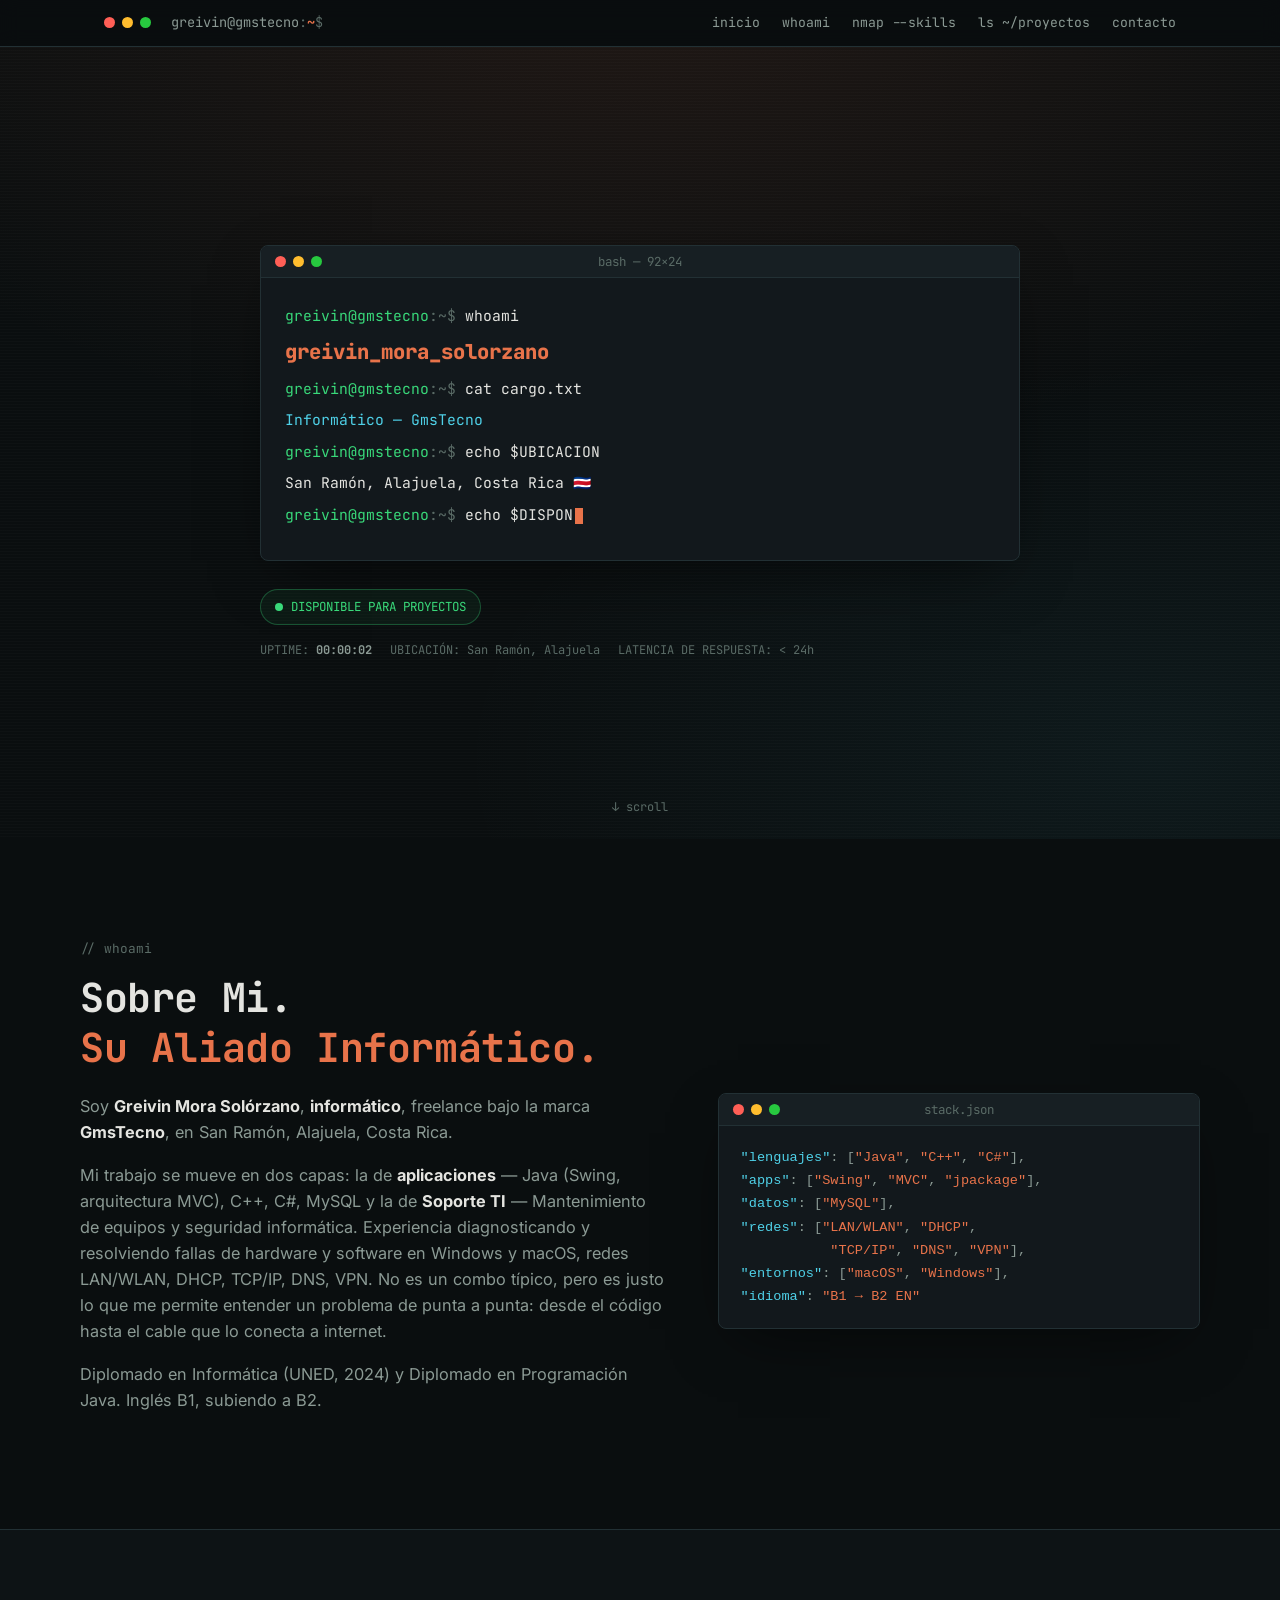
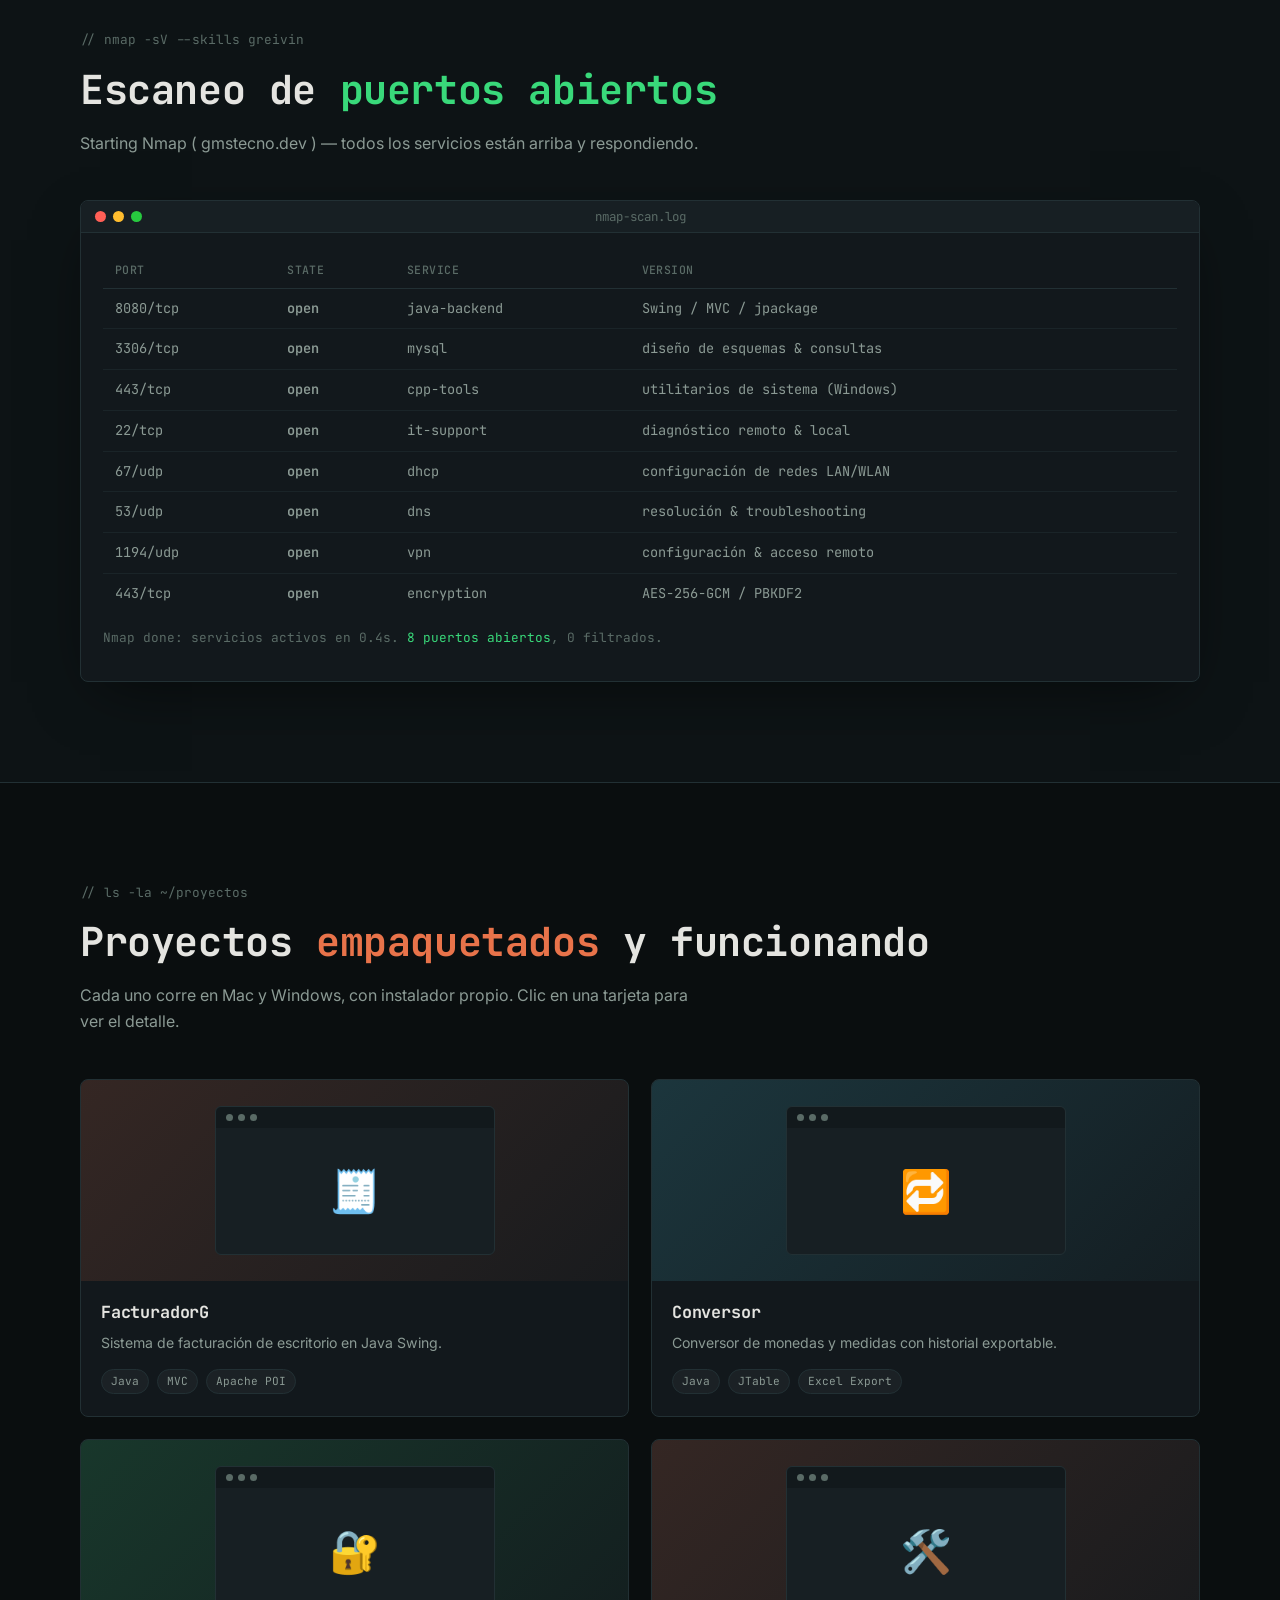
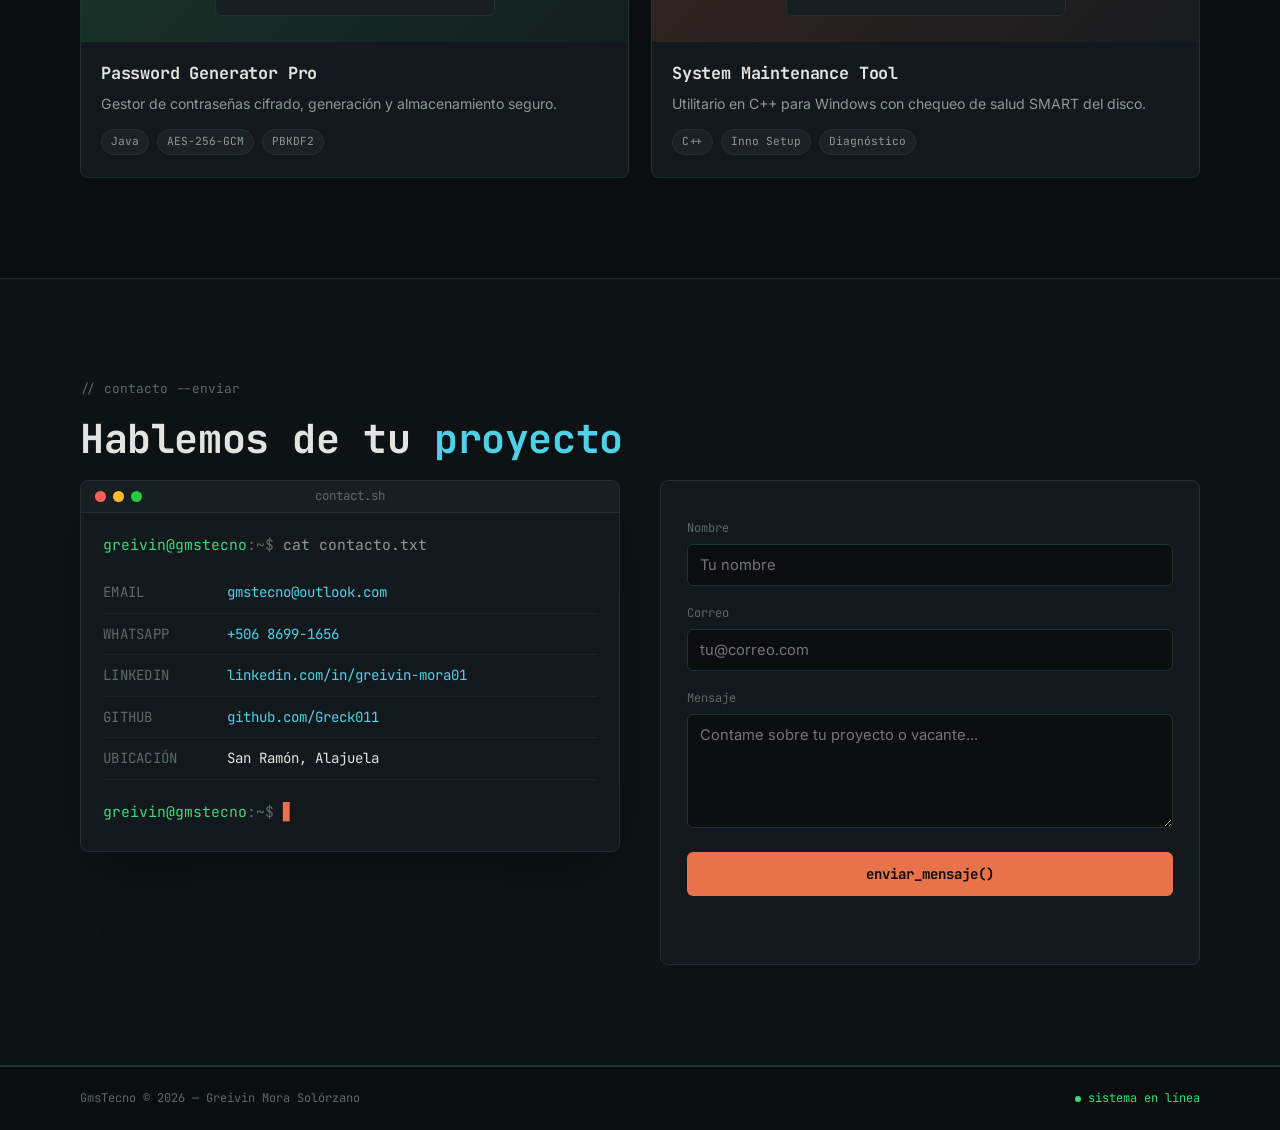
==== index.html @ e18fa15c "Solo archivos Se quito la carperta para que el index.html lo lea githud y se oberve la pagina correc" ====
<!DOCTYPE html>
<html lang="es">

<head>
  <meta charset="UTF-8">
  <meta name="viewport" content="width=device-width, initial-scale=1.0">
  <title>GmsTecno — Greivin Mora Solórzano | Informático</title>
  <meta name="description"
    content="Portafolio de Greivin Mora Solórzano (GmsTecno). Desarrollo Java, C++, bases de datos y soporte IT/redes en Costa Rica.">
  <link rel="preconnect" href="https://fonts.googleapis.com">
  <link rel="preconnect" href="https://fonts.gstatic.com" crossorigin>
  <link
    href="https://fonts.googleapis.com/css2?family=JetBrains+Mono:wght@400;500;700;800&family=Inter:wght@400;500;600;700&display=swap"
    rel="stylesheet">
  <link rel="icon" type="image/x-icon" href="favicon.ico">
  <link rel="stylesheet" href="style.css">
</head>

<body>

  <!-- ===== TERMINAL TOP BAR (nav) ===== -->
  <header class="topbar">
    <div class="topbar-inner">
      <div class="winlights"><span class="dot red"></span><span class="dot yellow"></span><span
          class="dot green"></span></div>
      <span class="topbar-path">greivin@gmstecno<span class="colon">:</span><span class="path">~</span><span
          class="colon">$</span></span>
      <nav class="nav" id="nav">
        <a href="#inicio" class="navlink">inicio</a>
        <a href="#sobre-mi" class="navlink">whoami</a>
        <a href="#skills" class="navlink">nmap --skills</a>
        <a href="#portafolio" class="navlink">ls ~/proyectos</a>
        <a href="#contacto" class="navlink">contacto</a>
      </nav>
      <button class="burger" id="burger" aria-label="Abrir menú" aria-expanded="false">
        <span></span><span></span><span></span>
      </button>
    </div>
  </header>

  <!-- ===== HERO ===== -->
  <section class="hero" id="inicio">
    <div class="scanlines" aria-hidden="true"></div>
    <div class="hero-inner">
      <div class="terminal-window hero-terminal">
        <div class="terminal-titlebar">
          <div class="winlights"><span class="dot red"></span><span class="dot yellow"></span><span
              class="dot green"></span></div>
          <span class="terminal-title">bash — 92×24</span>
        </div>
        <div class="terminal-body" id="bootTerminal">
          <p class="boot-line"><span class="prompt">greivin@gmstecno</span><span class="colon">:~$</span> <span
              class="typed" data-text="whoami"></span></p>
        </div>
      </div>

      <div class="hero-status" aria-hidden="true">
        <div class="status-pill"><span class="pulse-dot"></span> DISPONIBLE PARA PROYECTOS</div>
        <div class="status-meta">
          <span>UPTIME: <strong id="uptime">00:00:00</strong></span>
          <span>UBICACIÓN: San Ramón, Alajuela</span>
          <span>LATENCIA DE RESPUESTA: &lt; 24h</span>
        </div>
      </div>
    </div>
    <a href="#sobre-mi" class="scroll-cue" aria-label="Bajar a la siguiente sección">↓ scroll</a>
  </section>

  <!-- ===== SOBRE MI ===== -->
  <section class="section" id="sobre-mi">
    <div class="section-inner">
      <p class="eyebrow">// whoami</p>
      <h2 class="section-title">Sobre Mi.<br><span class="accent-orange">Su Aliado Informático.</span></h2>
      <div class="about-grid">
        <div class="about-text">
          <p>Soy <strong>Greivin Mora Solórzano</strong>, <strong> informático</strong>, freelance
            bajo la marca <strong class="accent-cyan">GmsTecno</strong>, en San Ramón, Alajuela, Costa Rica.</p>
          <p>Mi trabajo se mueve en dos capas: la de <strong>aplicaciones</strong> — Java (Swing, arquitectura MVC),
            C++, C#, MySQL y la de <strong>Soporte TI</strong> — Mantenimiento de equipos y seguridad informática.
            Experiencia diagnosticando y resolviendo fallas de hardware y software en Windows y macOS, redes LAN/WLAN,
            DHCP, TCP/IP, DNS, VPN. No es un combo típico, pero es justo lo que me permite entender un problema de punta
            a punta: desde el código hasta el cable que lo conecta a internet.</p>
          <p>Diplomado en Informática (UNED, 2024) y Diplomado en Programación Java. Inglés B1, subiendo a B2.</p>
        </div>
        <div class="about-card">
          <div class="terminal-window">
            <div class="terminal-titlebar">
              <div class="winlights"><span class="dot red"></span><span class="dot yellow"></span><span
                  class="dot green"></span></div>
              <span class="terminal-title">stack.json</span>
            </div>
            <div class="terminal-body code-block">
              <pre><span class="tok-key">"lenguajes"</span>: [<span class="tok-str">"Java"</span>, <span class="tok-str">"C++"</span>, <span class="tok-str">"C#"</span>],
<span class="tok-key">"apps"</span>: [<span class="tok-str">"Swing"</span>, <span class="tok-str">"MVC"</span>, <span class="tok-str">"jpackage"</span>],
<span class="tok-key">"datos"</span>: [<span class="tok-str">"MySQL"</span>],
<span class="tok-key">"redes"</span>: [<span class="tok-str">"LAN/WLAN"</span>, <span class="tok-str">"DHCP"</span>,
           <span class="tok-str">"TCP/IP"</span>, <span class="tok-str">"DNS"</span>, <span class="tok-str">"VPN"</span>],
<span class="tok-key">"entornos"</span>: [<span class="tok-str">"macOS"</span>, <span class="tok-str">"Windows"</span>],
<span class="tok-key">"idioma"</span>: <span class="tok-str">"B1 → B2 EN"</span></pre>
            </div>
          </div>
        </div>
      </div>
    </div>
  </section>

  <!-- ===== SKILLS COMO PORT SCAN ===== -->
  <section class="section section-alt" id="skills">
    <div class="section-inner">
      <p class="eyebrow">// nmap -sV --skills greivin</p>
      <h2 class="section-title">Escaneo de <span class="accent-green">puertos abiertos</span></h2>
      <p class="section-sub">Starting Nmap ( gmstecno.dev ) — todos los servicios están arriba y respondiendo.</p>

      <div class="terminal-window scan-window">
        <div class="terminal-titlebar">
          <div class="winlights"><span class="dot red"></span><span class="dot yellow"></span><span
              class="dot green"></span></div>
          <span class="terminal-title">nmap-scan.log</span>
        </div>
        <div class="terminal-body">
          <table class="scan-table">
            <thead>
              <tr>
                <th>PORT</th>
                <th>STATE</th>
                <th>SERVICE</th>
                <th>VERSION</th>
              </tr>
            </thead>
            <tbody id="scanTableBody">
              <tr>
                <td>8080/tcp</td>
                <td class="state-open">open</td>
                <td>java-backend</td>
                <td>Swing / MVC / jpackage</td>
              </tr>
              <tr>
                <td>3306/tcp</td>
                <td class="state-open">open</td>
                <td>mysql</td>
                <td>diseño de esquemas &amp; consultas</td>
              </tr>
              <tr>
                <td>443/tcp</td>
                <td class="state-open">open</td>
                <td>cpp-tools</td>
                <td>utilitarios de sistema (Windows)</td>
              </tr>
              <tr>
                <td>22/tcp</td>
                <td class="state-open">open</td>
                <td>it-support</td>
                <td>diagnóstico remoto &amp; local</td>
              </tr>
              <tr>
                <td>67/udp</td>
                <td class="state-open">open</td>
                <td>dhcp</td>
                <td>configuración de redes LAN/WLAN</td>
              </tr>
              <tr>
                <td>53/udp</td>
                <td class="state-open">open</td>
                <td>dns</td>
                <td>resolución &amp; troubleshooting</td>
              </tr>
              <tr>
                <td>1194/udp</td>
                <td class="state-open">open</td>
                <td>vpn</td>
                <td>configuración &amp; acceso remoto</td>
              </tr>
              <tr>
                <td>443/tcp</td>
                <td class="state-open">open</td>
                <td>encryption</td>
                <td>AES-256-GCM / PBKDF2</td>
              </tr>
            </tbody>
          </table>
          <p class="scan-footer">Nmap done: servicios activos en 0.4s. <span class="accent-green">8 puertos
              abiertos</span>, 0 filtrados.</p>
        </div>
      </div>
    </div>
  </section>

  <!-- ===== PORTAFOLIO ===== -->
  <section class="section" id="portafolio">
    <div class="section-inner">
      <p class="eyebrow">// ls -la ~/proyectos</p>
      <h2 class="section-title">Proyectos <span class="accent-orange">empaquetados</span> y funcionando</h2>
      <p class="section-sub">Cada uno corre en Mac y Windows, con instalador propio. Clic en una tarjeta para ver el
        detalle.</p>

      <div class="portfolio-grid" id="portfolioGrid">

        <article class="proj-card" data-project="facturador">
          <div class="proj-thumb thumb-orange">
            <div class="thumb-window">
              <div class="thumb-titlebar"><span></span><span></span><span></span></div>
              <div class="thumb-icon">🧾</div>
            </div>
          </div>
          <div class="proj-info">
            <h3>FacturadorG</h3>
            <p>Sistema de facturación de escritorio en Java Swing.</p>
            <div class="tag-row">
              <span class="tag">Java</span><span class="tag">MVC</span><span class="tag">Apache POI</span>
            </div>
          </div>
        </article>

        <article class="proj-card" data-project="conversor">
          <div class="proj-thumb thumb-cyan">
            <div class="thumb-window">
              <div class="thumb-titlebar"><span></span><span></span><span></span></div>
              <div class="thumb-icon">🔁</div>
            </div>
          </div>
          <div class="proj-info">
            <h3>Conversor</h3>
            <p>Conversor de monedas y medidas con historial exportable.</p>
            <div class="tag-row">
              <span class="tag">Java</span><span class="tag">JTable</span><span class="tag">Excel Export</span>
            </div>
          </div>
        </article>

        <article class="proj-card" data-project="passgen">
          <div class="proj-thumb thumb-green">
            <div class="thumb-window">
              <div class="thumb-titlebar"><span></span><span></span><span></span></div>
              <div class="thumb-icon">🔐</div>
            </div>
          </div>
          <div class="proj-info">
            <h3>Password Generator Pro</h3>
            <p>Gestor de contraseñas cifrado, generación y almacenamiento seguro.</p>
            <div class="tag-row">
              <span class="tag">Java</span><span class="tag">AES-256-GCM</span><span class="tag">PBKDF2</span>
            </div>
          </div>
        </article>

        <article class="proj-card" data-project="sysmaint">
          <div class="proj-thumb thumb-orange">
            <div class="thumb-window">
              <div class="thumb-titlebar"><span></span><span></span><span></span></div>
              <div class="thumb-icon">🛠️</div>
            </div>
          </div>
          <div class="proj-info">
            <h3>System Maintenance Tool</h3>
            <p>Utilitario en C++ para Windows con chequeo de salud SMART del disco.</p>
            <div class="tag-row">
              <span class="tag">C++</span><span class="tag">Inno Setup</span><span class="tag">Diagnóstico</span>
            </div>
          </div>
        </article>

      </div>
    </div>
  </section>

  <!-- ===== LIGHTBOX / VISOR DE IMAGENES ===== -->
  <div class="lightbox" id="lightbox" aria-hidden="true">
    <div class="lightbox-backdrop" id="lightboxBackdrop"></div>
    <div class="lightbox-panel">
      <div class="terminal-window lightbox-window">
        <div class="terminal-titlebar">
          <div class="winlights"><span class="dot red" id="lbClose"></span><span class="dot yellow"></span><span
              class="dot green"></span></div>
          <span class="terminal-title" id="lbFileName">proyecto.png</span>
          <button class="lb-close-btn" id="lbCloseBtn" aria-label="Cerrar">✕</button>
        </div>
        <div class="lightbox-body">
          <button class="lb-nav lb-prev" id="lbPrev" aria-label="Anterior">‹</button>
          <div class="lightbox-image-wrap">
            <div class="lightbox-image" id="lightboxImage">
              <img id="lightboxImg" alt="" />
              <span class="lightbox-icon-fallback" id="lightboxIconFallback"></span>
            </div>
          </div>
          <button class="lb-nav lb-next" id="lbNext" aria-label="Siguiente">›</button>
        </div>
        <div class="lightbox-caption">
          <h3 id="lbTitle">Título</h3>
          <p id="lbDesc">Descripción</p>
          <div class="tag-row" id="lbTags"></div>
          <p class="lb-hint">📸 Capturas reales de las App.</p>
        </div>
      </div>
    </div>
  </div>

  <!-- ===== CONTACTO ===== -->
  <section class="section section-alt" id="contacto">
    <div class="section-inner">
      <p class="eyebrow">// contacto --enviar</p>
      <h2 class="section-title">Hablemos de tu <span class="accent-cyan">proyecto</span></h2>

      <div class="contact-grid">
        <div class="terminal-window contact-terminal">
          <div class="terminal-titlebar">
            <div class="winlights"><span class="dot red"></span><span class="dot yellow"></span><span
                class="dot green"></span></div>
            <span class="terminal-title">contact.sh</span>
          </div>
          <div class="terminal-body">
            <p class="boot-line static-line"><span class="prompt">greivin@gmstecno</span><span class="colon">:~$</span>
              cat contacto.txt</p>
            <ul class="contact-list">
              <li><span class="contact-label">EMAIL</span> <a
                  href="mailto:gmstecno@outlook.com">gmstecno@outlook.com</a></li>
              <li><span class="contact-label">WHATSAPP</span> <a href="https://wa.me/50686991656" target="_blank"
                  rel="noopener">+506 8699-1656</a></li>
              <li><span class="contact-label">LINKEDIN</span> <a href="https://www.linkedin.com/in/greivin-mora01/"
                  target="_blank" rel="noopener">linkedin.com/in/greivin-mora01</a></li>
              <li><span class="contact-label">GITHUB</span> <a href="https://github.com/Greck011" target="_blank"
                  rel="noopener">github.com/Greck011</a></li>
              <li><span class="contact-label">UBICACIÓN</span> San Ramón, Alajuela</li>
            </ul>
            <p class="boot-line static-line"><span class="prompt">greivin@gmstecno</span><span class="colon">:~$</span>
              <span class="cursor-blink">▊</span>
            </p>
          </div>
        </div>

        <form class="contact-form" id="contactForm">
          <label for="name">Nombre</label>
          <input type="text" id="name" name="name" placeholder="Tu nombre" required>

          <label for="email">Correo</label>
          <input type="email" id="email" name="email" placeholder="tu@correo.com" required>

          <label for="message">Mensaje</label>
          <textarea id="message" name="message" rows="5" placeholder="Contame sobre tu proyecto o vacante..."
            required></textarea>

          <button type="submit" class="btn-primary">
            <span>enviar_mensaje()</span>
          </button>
          <p class="form-note" id="formNote"></p>
        </form>
      </div>
    </div>
  </section>

  <footer class="footer">
    <div class="footer-inner">
      <span>GmsTecno © 2026 — Greivin Mora Solórzano</span>
      <span class="footer-status"><span class="pulse-dot small"></span> sistema en línea</span>
    </div>
  </footer>

  <script src="script.js"></script>
</body>

</html>
---- style.css ----
/* =========================================================
   GmsTecno — Design tokens
   ========================================================= */
:root{
  --bg: #0a0e0f;
  --bg-alt: #0d1315;
  --surface: #12181c;
  --surface-2: #171f23;
  --border: #223034;
  --text: #e4e4e0;
  --text-dim: #8b9a94;
  --text-faint: #5a6b66;

  --orange: #e8734a;
  --orange-dim: #c95d38;
  --cyan: #4fd1e8;
  --green: #39d97a;

  --font-mono: 'JetBrains Mono', ui-monospace, SFMono-Regular, Menlo, monospace;
  --font-sans: 'Inter', system-ui, -apple-system, sans-serif;

  --radius: 8px;
  --maxw: 1120px;
}

*{ box-sizing:border-box; }
html{ scroll-behavior:smooth; }
body{
  margin:0;
  background:var(--bg);
  color:var(--text);
  font-family:var(--font-sans);
  line-height:1.6;
  -webkit-font-smoothing:antialiased;
}
@media (prefers-reduced-motion: reduce){
  html{ scroll-behavior:auto; }
  *{ animation-duration:0.01ms !important; animation-iteration-count:1 !important; transition-duration:0.01ms !important; }
}

a{ color:inherit; }
h1,h2,h3{ font-family:var(--font-mono); margin:0; letter-spacing:-0.01em; }
p{ margin:0 0 1em; color:var(--text-dim); }
img{ max-width:100%; display:block; }

::selection{ background:var(--orange); color:#0a0e0f; }

:focus-visible{
  outline:2px solid var(--cyan);
  outline-offset:3px;
  border-radius:2px;
}

.accent-orange{ color:var(--orange); }
.accent-cyan{ color:var(--cyan); }
.accent-green{ color:var(--green); }

/* =========================================================
   Terminal window chrome (reused component)
   ========================================================= */
.terminal-window{
  background:var(--surface);
  border:1px solid var(--border);
  border-radius:var(--radius);
  overflow:hidden;
  box-shadow:0 20px 60px -20px rgba(0,0,0,0.6);
}
.terminal-titlebar{
  display:flex;
  align-items:center;
  gap:10px;
  padding:10px 14px;
  background:var(--surface-2);
  border-bottom:1px solid var(--border);
  position:relative;
}
.winlights{ display:flex; gap:7px; }
.winlights .dot{ width:11px; height:11px; border-radius:50%; display:inline-block; }
.dot.red{ background:#ff5f56; }
.dot.yellow{ background:#ffbd2e; }
.dot.green{ background:#27c93f; }
.terminal-title{
  font-family:var(--font-mono);
  font-size:0.78rem;
  color:var(--text-faint);
  position:absolute;
  left:50%; transform:translateX(-50%);
}
.terminal-body{
  padding:20px 22px;
  font-family:var(--font-mono);
  font-size:0.92rem;
}
.prompt{ color:var(--green); }
.colon{ color:var(--text-faint); }
.path{ color:var(--cyan); }

.cursor-blink{
  color:var(--orange);
  animation:blink 1s step-end infinite;
}
@keyframes blink{ 50%{ opacity:0; } }

/* =========================================================
   Top bar / nav
   ========================================================= */
.topbar{
  position:sticky; top:0; z-index:40;
  background:rgba(10,14,15,0.85);
  backdrop-filter:blur(10px);
  border-bottom:1px solid var(--border);
}
.topbar-inner{
  max-width:var(--maxw);
  margin:0 auto;
  padding:12px 24px;
  display:flex;
  align-items:center;
  gap:20px;
}
.topbar .winlights{ flex-shrink:0; }
.topbar-path{
  font-family:var(--font-mono);
  font-size:0.85rem;
  color:var(--text-dim);
  white-space:nowrap;
}
.topbar-path .path{ color:var(--orange); font-weight:600; }
.nav{
  margin-left:auto;
  display:flex;
  gap:22px;
}
.navlink{
  font-family:var(--font-mono);
  font-size:0.82rem;
  text-decoration:none;
  color:var(--text-dim);
  transition:color .15s ease;
  white-space:nowrap;
}
.navlink:hover{ color:var(--cyan); }

.burger{
  display:none;
  margin-left:auto;
  background:none; border:none; cursor:pointer;
  flex-direction:column; gap:5px;
  padding:6px;
}
.burger span{ width:22px; height:2px; background:var(--text); display:block; }

@media (max-width: 780px){
  .nav{
    position:absolute; top:100%; left:0; right:0;
    background:var(--bg-alt);
    border-bottom:1px solid var(--border);
    flex-direction:column;
    padding:16px 24px;
    gap:16px;
    display:none;
  }
  .nav.open{ display:flex; }
  .burger{ display:flex; }
  .topbar-path{ display:none; }
}

/* =========================================================
   Hero
   ========================================================= */
.hero{
  position:relative;
  min-height:88vh;
  display:flex;
  flex-direction:column;
  align-items:center;
  justify-content:center;
  padding:60px 24px 40px;
  overflow:hidden;
  background:
    radial-gradient(ellipse 900px 500px at 50% -10%, rgba(232,115,74,0.10), transparent),
    radial-gradient(ellipse 700px 400px at 90% 90%, rgba(79,209,232,0.06), transparent);
}
.scanlines{
  position:absolute; inset:0;
  background:repeating-linear-gradient(
    to bottom, rgba(255,255,255,0.015) 0px, rgba(255,255,255,0.015) 1px, transparent 1px, transparent 3px
  );
  pointer-events:none;
}
.hero-inner{
  width:100%; max-width:760px;
  display:flex; flex-direction:column; gap:28px;
  position:relative; z-index:1;
}
.hero-terminal{ width:100%; }
.hero-terminal .terminal-body{ min-height:220px; padding:26px 24px; }

.boot-line{
  margin:0 0 8px;
  color:var(--text);
  min-height:1.4em;
}
.typed::after{
  content:'';
}
.typed-caret{
  display:inline-block;
  width:8px; height:1.1em;
  background:var(--orange);
  vertical-align:text-bottom;
  margin-left:2px;
  animation:blink 0.9s step-end infinite;
}

.hero-name{ font-size:1.4em; color:var(--orange); font-weight:800; }
.hero-role{ color:var(--cyan); }

.hero-status{
  display:flex; flex-wrap:wrap; align-items:center; gap:16px;
  justify-content:space-between;
}
.status-pill{
  display:inline-flex; align-items:center; gap:8px;
  font-family:var(--font-mono); font-size:0.78rem;
  color:var(--green);
  border:1px solid rgba(57,217,122,0.3);
  background:rgba(57,217,122,0.06);
  padding:7px 14px; border-radius:999px;
}
.pulse-dot{
  width:8px; height:8px; border-radius:50%;
  background:var(--green);
  box-shadow:0 0 0 0 rgba(57,217,122,0.6);
  animation:pulse 2s infinite;
}
.pulse-dot.small{ width:6px; height:6px; }
@keyframes pulse{
  0%{ box-shadow:0 0 0 0 rgba(57,217,122,0.5); }
  70%{ box-shadow:0 0 0 8px rgba(57,217,122,0); }
  100%{ box-shadow:0 0 0 0 rgba(57,217,122,0); }
}
.status-meta{
  display:flex; gap:18px; flex-wrap:wrap;
  font-family:var(--font-mono); font-size:0.75rem;
  color:var(--text-faint);
}
.status-meta strong{ color:var(--text-dim); }

.scroll-cue{
  position:absolute; bottom:22px; left:50%; transform:translateX(-50%);
  font-family:var(--font-mono); font-size:0.75rem;
  color:var(--text-faint); text-decoration:none;
  animation:floaty 2.2s ease-in-out infinite;
}
@keyframes floaty{ 0%,100%{ transform:translate(-50%,0); } 50%{ transform:translate(-50%,6px); } }

/* =========================================================
   Sections
   ========================================================= */
.section{ padding:100px 24px; }
.section-alt{ background:var(--bg-alt); border-top:1px solid var(--border); border-bottom:1px solid var(--border); }
.section-inner{ max-width:var(--maxw); margin:0 auto; }

.eyebrow{
  font-family:var(--font-mono);
  font-size:0.8rem;
  color:var(--text-faint);
  margin:0 0 14px;
}
.section-title{
  font-size:clamp(1.7rem, 4vw, 2.5rem);
  color:var(--text);
  font-weight:700;
  line-height:1.25;
  margin-bottom:16px;
}
.section-sub{
  max-width:620px;
  font-size:1rem;
  margin-bottom:44px;
}

/* about */
.about-grid{
  display:grid; grid-template-columns:1.1fr 0.9fr; gap:48px; align-items:start;
  margin-top:20px;
}
.about-text p{ font-size:1.02rem; }
.about-text strong{ color:var(--text); }
.code-block pre{
  margin:0; white-space:pre-wrap; font-size:0.85rem; color:var(--text-dim); line-height:1.7;
}
.tok-key{ color:var(--cyan); }
.tok-str{ color:var(--orange); }

@media (max-width: 860px){
  .about-grid{ grid-template-columns:1fr; }
}

/* scan table */
.scan-window{ margin-top:8px; }
.scan-table{ width:100%; border-collapse:collapse; font-size:0.85rem; }
.scan-table th{
  text-align:left; color:var(--text-faint); font-weight:500;
  padding:8px 12px; border-bottom:1px solid var(--border);
  font-size:0.72rem; letter-spacing:0.04em; text-transform:uppercase;
}
.scan-table td{
  padding:9px 12px; color:var(--text-dim);
  border-bottom:1px solid rgba(34,48,52,0.5);
}
.scan-table tr:last-child td{ border-bottom:none; }
.state-open{ color:var(--green); font-weight:600; }
.scan-footer{ margin-top:14px; font-size:0.8rem; color:var(--text-faint); }

/* portfolio grid */
.portfolio-grid{
  display:grid; grid-template-columns:repeat(2, 1fr); gap:22px;
}
@media (max-width: 720px){ .portfolio-grid{ grid-template-columns:1fr; } }

.proj-card{
  background:var(--surface);
  border:1px solid var(--border);
  border-radius:var(--radius);
  overflow:hidden;
  cursor:pointer;
  transition:transform .18s ease, border-color .18s ease, box-shadow .18s ease;
}
.proj-card:hover{
  transform:translateY(-4px);
  border-color:var(--orange-dim);
  box-shadow:0 16px 40px -16px rgba(232,115,74,0.25);
}
.proj-thumb{
  padding:26px;
  display:flex; align-items:center; justify-content:center;
}
.thumb-orange{ background:linear-gradient(135deg, rgba(232,115,74,0.16), rgba(232,115,74,0.03)); }
.thumb-cyan{ background:linear-gradient(135deg, rgba(79,209,232,0.16), rgba(79,209,232,0.03)); }
.thumb-green{ background:linear-gradient(135deg, rgba(57,217,122,0.16), rgba(57,217,122,0.03)); }
.thumb-window{
  width:100%; max-width:280px;
  background:var(--surface-2);
  border:1px solid var(--border);
  border-radius:6px;
  overflow:hidden;
}
.thumb-titlebar{
  display:flex; gap:5px; padding:7px 10px; background:rgba(0,0,0,0.2);
}
.thumb-titlebar span{ width:7px; height:7px; border-radius:50%; background:var(--text-faint); }
.thumb-icon{ font-size:2.6rem; text-align:center; padding:30px 0; }
.proj-info{ padding:18px 20px 22px; }
.proj-info h3{ font-size:1.05rem; margin-bottom:6px; color:var(--text); }
.proj-info p{ font-size:0.88rem; margin-bottom:14px; }
.tag-row{ display:flex; flex-wrap:wrap; gap:8px; }
.tag{
  font-family:var(--font-mono); font-size:0.7rem;
  color:var(--text-dim);
  background:rgba(255,255,255,0.04);
  border:1px solid var(--border);
  padding:3px 9px; border-radius:999px;
}

/* =========================================================
   Lightbox
   ========================================================= */
.lightbox{
  position:fixed; inset:0; z-index:100;
  display:none;
  align-items:center; justify-content:center;
  padding:24px;
}
.lightbox.open{ display:flex; }
.lightbox-backdrop{
  position:absolute; inset:0;
  background:rgba(5,7,8,0.86);
  backdrop-filter:blur(4px);
}
.lightbox-panel{
  position:relative; z-index:1;
  width:100%; max-width:760px;
}
.lightbox-window .terminal-titlebar{ padding-right:44px; }
.lb-close-btn{
  position:absolute; right:10px; top:8px;
  background:none; border:none; color:var(--text-faint);
  cursor:pointer; font-size:0.9rem; padding:6px;
}
.lb-close-btn:hover{ color:var(--orange); }
.lightbox-body{
  display:flex; align-items:center; gap:8px;
  padding:18px;
}
.lightbox-image-wrap{ flex:1; aspect-ratio:16/9; }
.lightbox-image{
  width:100%; height:100%;
  border-radius:6px;
  display:flex; align-items:center; justify-content:center;
  font-size:3.4rem;
  border:1px dashed var(--border);
  background:var(--bg-alt);
  overflow:hidden;
}
.lightbox-image img{
  max-width:100%;
  max-height:100%;
  width:auto;
  height:auto;
  object-fit:contain;
  border-radius:4px;
}
.lightbox-icon-fallback{
  font-size:3.4rem;
}
.lb-nav{
  background:var(--surface-2); border:1px solid var(--border); color:var(--text-dim);
  width:36px; height:36px; border-radius:50%; cursor:pointer; font-size:1.2rem;
  flex-shrink:0;
}
.lb-nav:hover{ color:var(--orange); border-color:var(--orange-dim); }
.lightbox-caption{ padding:4px 22px 22px; }
.lightbox-caption h3{ color:var(--text); font-size:1.1rem; margin-bottom:6px; }
.lightbox-caption p{ font-size:0.88rem; margin-bottom:12px; }
.lb-hint{
  font-family:var(--font-mono); font-size:0.72rem; color:var(--text-faint);
  border-top:1px solid var(--border); padding-top:12px; margin-top:14px;
}
.lb-hint code{ color:var(--cyan); }

/* =========================================================
   Contact
   ========================================================= */
.contact-grid{
  display:grid; grid-template-columns:1fr 1fr; gap:40px; align-items:start;
}
@media (max-width: 860px){ .contact-grid{ grid-template-columns:1fr; } }

.static-line{ color:var(--text-dim); }
.contact-list{ list-style:none; padding:0; margin:16px 0 20px; }
.contact-list li{
  display:flex; gap:14px; padding:9px 0;
  border-bottom:1px solid rgba(34,48,52,0.5);
  font-size:0.88rem;
}
.contact-label{ color:var(--text-faint); min-width:110px; flex-shrink:0; letter-spacing:0.02em; }
.contact-list li{ flex-wrap:wrap; }
.contact-list a{ word-break:break-word; }
.contact-list a{ color:var(--cyan); text-decoration:none; }
.contact-list a:hover{ text-decoration:underline; }

.contact-form{
  display:flex; flex-direction:column; gap:6px;
  background:var(--surface);
  border:1px solid var(--border);
  border-radius:var(--radius);
  padding:26px;
}
.contact-form label{
  font-family:var(--font-mono); font-size:0.75rem; color:var(--text-faint);
  margin-top:12px;
}
.contact-form input, .contact-form textarea{
  background:var(--bg);
  border:1px solid var(--border);
  border-radius:6px;
  padding:11px 12px;
  color:var(--text);
  font-family:var(--font-sans);
  font-size:0.92rem;
  resize:vertical;
}
.contact-form input:focus, .contact-form textarea:focus{
  border-color:var(--cyan);
  outline:none;
}
.btn-primary{
  margin-top:18px;
  background:var(--orange);
  color:#100906;
  border:none;
  border-radius:6px;
  padding:13px 20px;
  font-family:var(--font-mono);
  font-weight:700;
  font-size:0.88rem;
  cursor:pointer;
  transition:background .15s ease, transform .15s ease;
}
.btn-primary:hover{ background:#f08658; transform:translateY(-1px); }
.form-note{ font-size:0.8rem; margin-top:10px; min-height:1em; }
.form-note.success{ color:var(--green); }

/* =========================================================
   Footer
   ========================================================= */
.footer{
  border-top:1px solid var(--border);
  padding:22px 24px;
}
.footer-inner{
  max-width:var(--maxw); margin:0 auto;
  display:flex; justify-content:space-between; align-items:center; flex-wrap:wrap; gap:10px;
  font-family:var(--font-mono); font-size:0.75rem; color:var(--text-faint);
}
.footer-status{ display:flex; align-items:center; gap:7px; color:var(--green); }
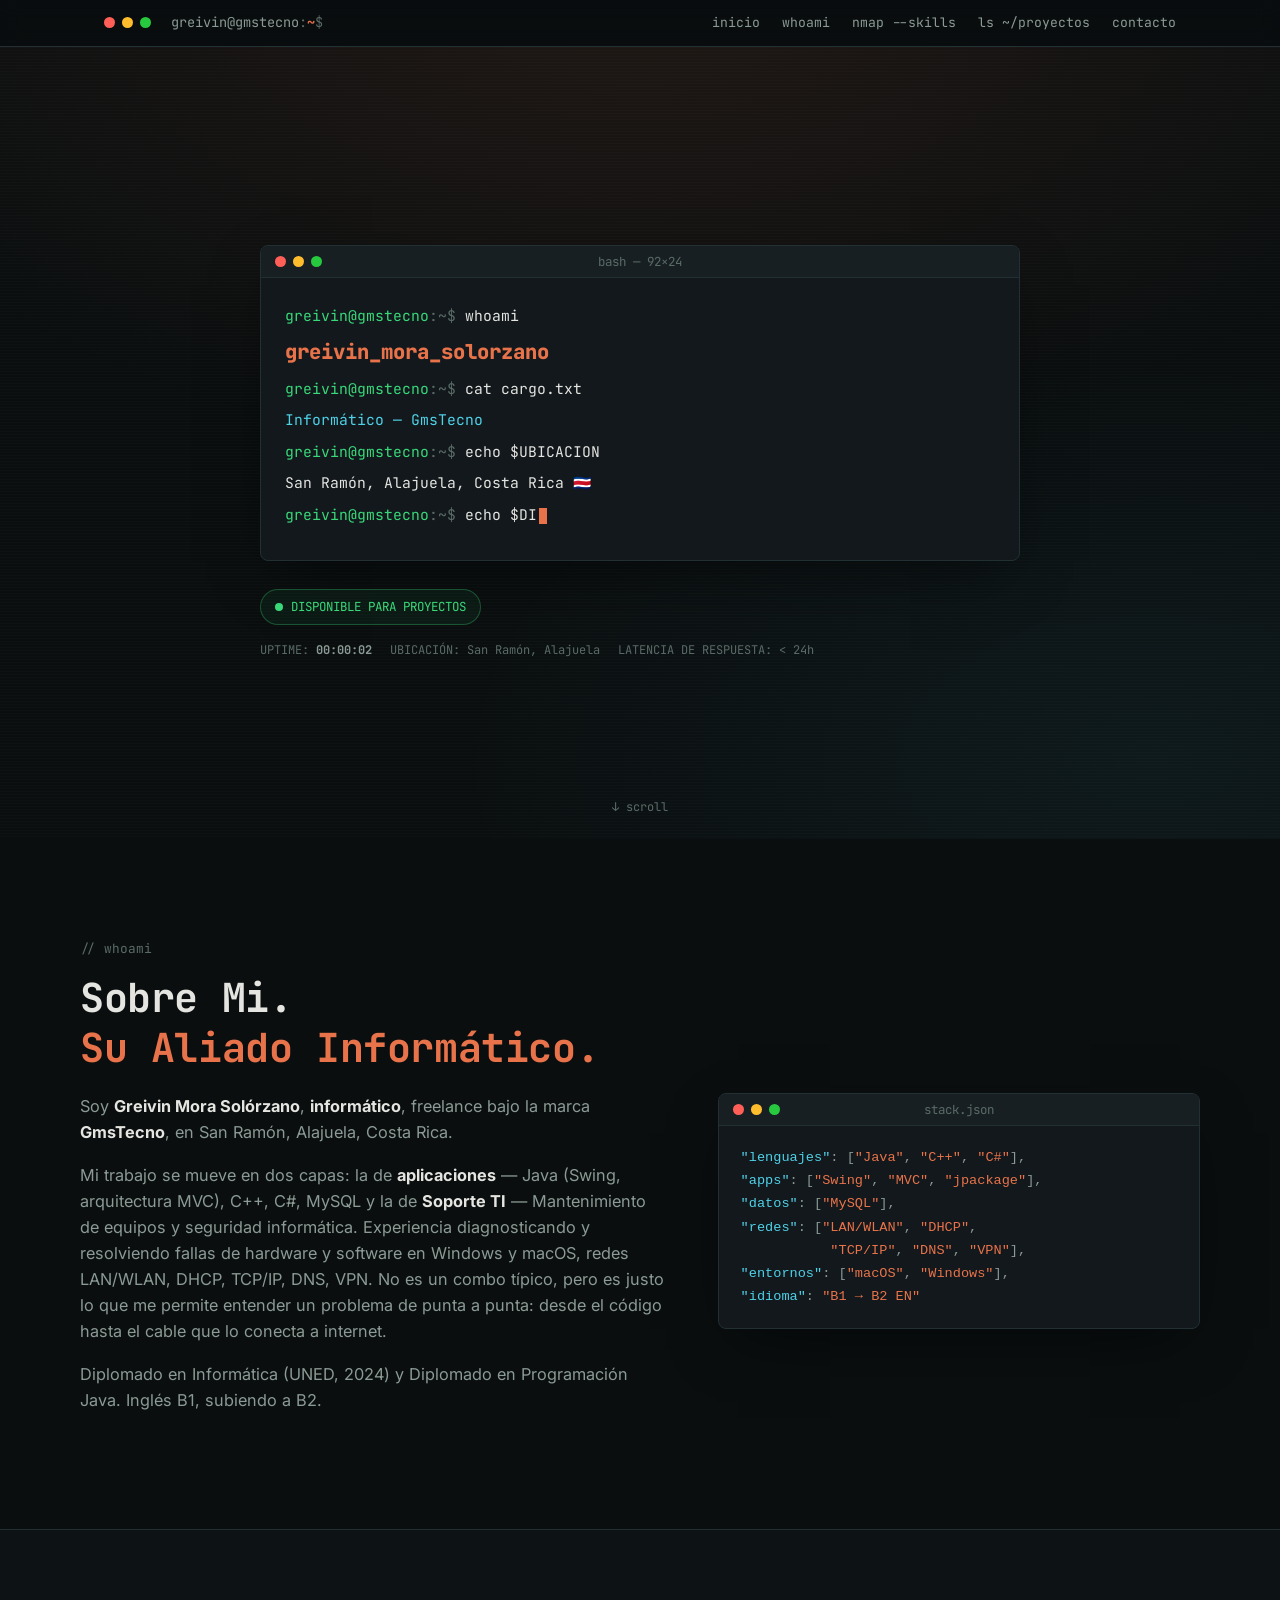
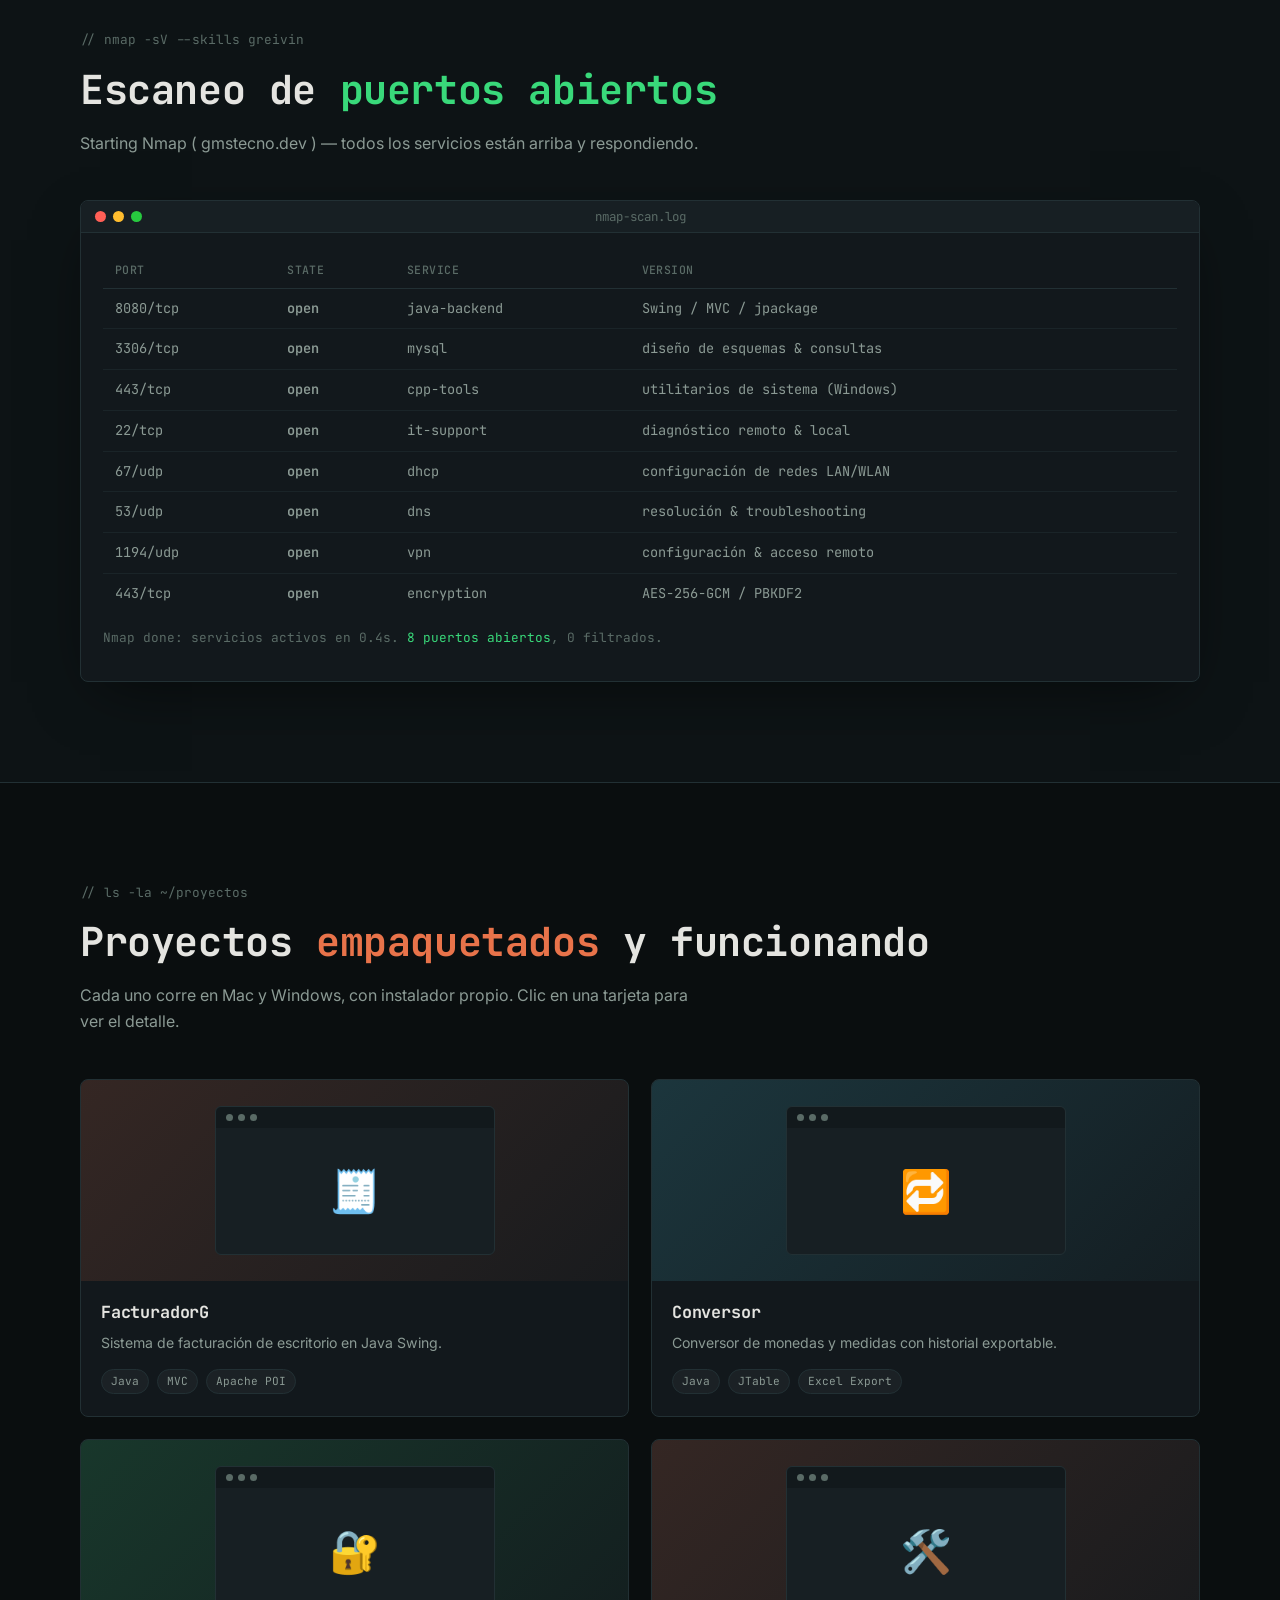
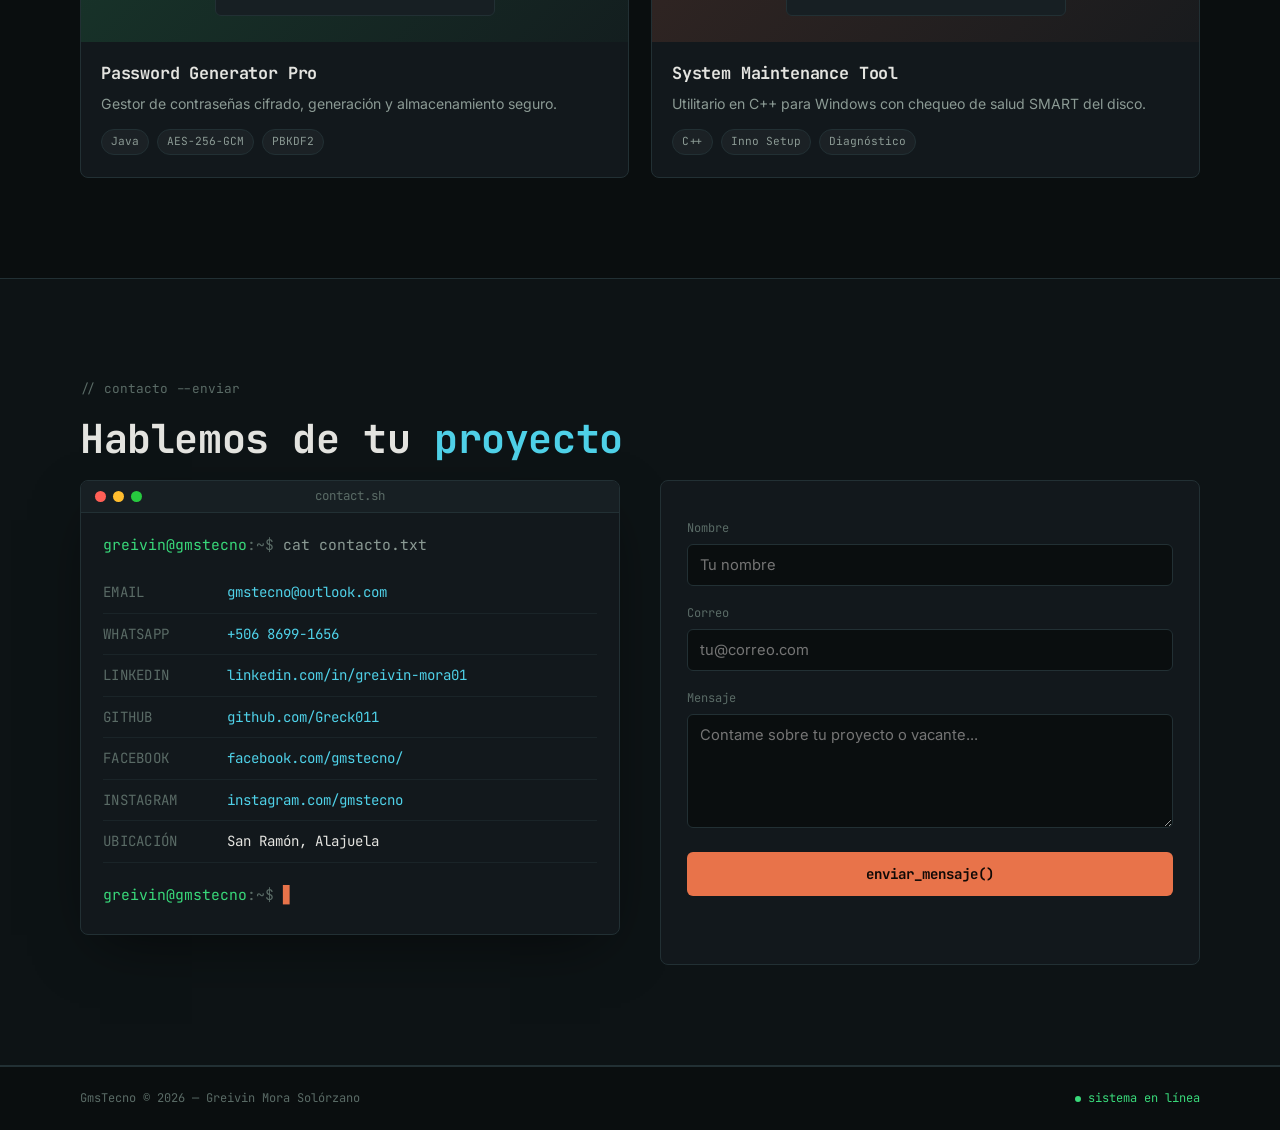
==== commit 2bcff294: "Mejoras Faltaban dos redessociales de agregar" ====
--- a/index.html
+++ b/index.html
@@ -319,6 +319,10 @@
                   target="_blank" rel="noopener">linkedin.com/in/greivin-mora01</a></li>
               <li><span class="contact-label">GITHUB</span> <a href="https://github.com/Greck011" target="_blank"
                   rel="noopener">github.com/Greck011</a></li>
+              <li><span class="contact-label">FACEBOOK</span> <a href="https://www.facebook.com/gmstecno/"
+                  target="_blank" rel="noopener">facebook.com/gmstecno/</a></li>
+              <li><span class="contact-label">INSTAGRAM</span> <a href="https://www.instagram.com/gmstecno"
+                  target="_blank" rel="noopener">instagram.com/gmstecno</a></li>
               <li><span class="contact-label">UBICACIÓN</span> San Ramón, Alajuela</li>
             </ul>
             <p class="boot-line static-line"><span class="prompt">greivin@gmstecno</span><span class="colon">:~$</span>
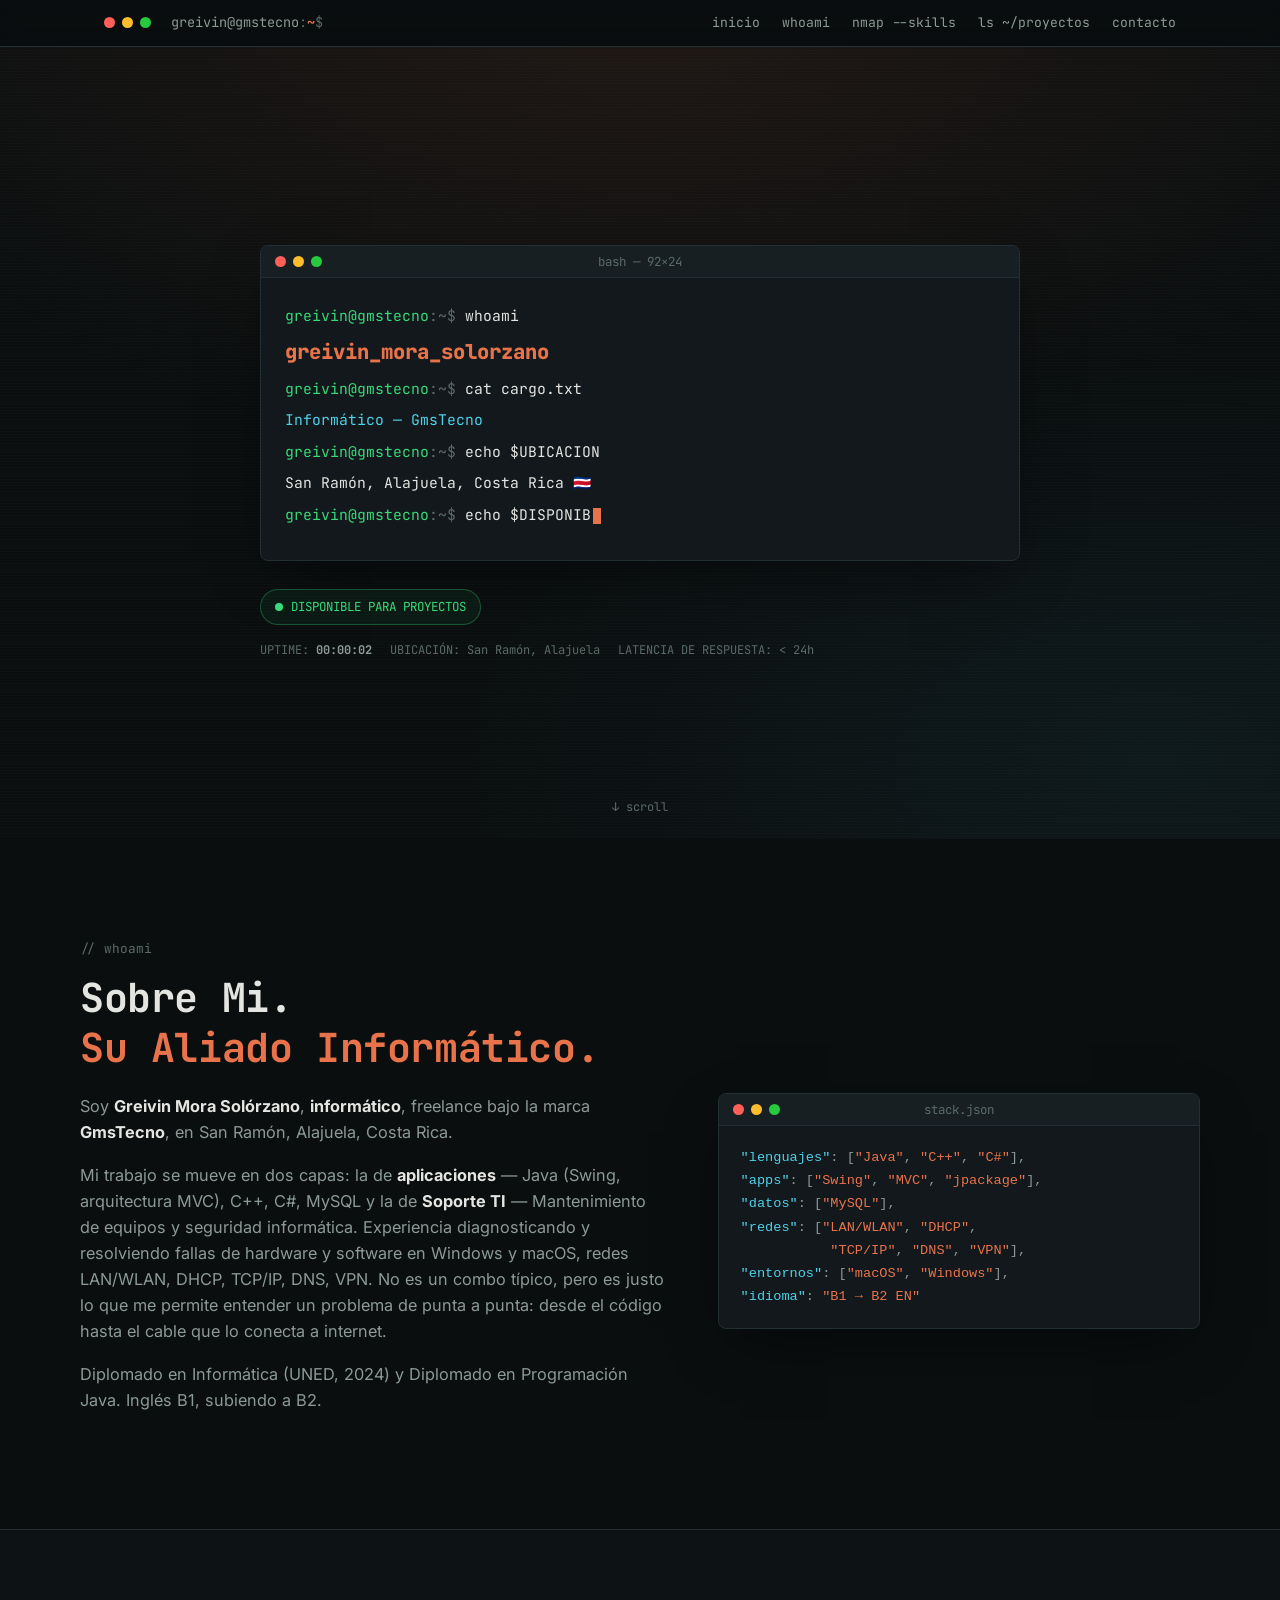
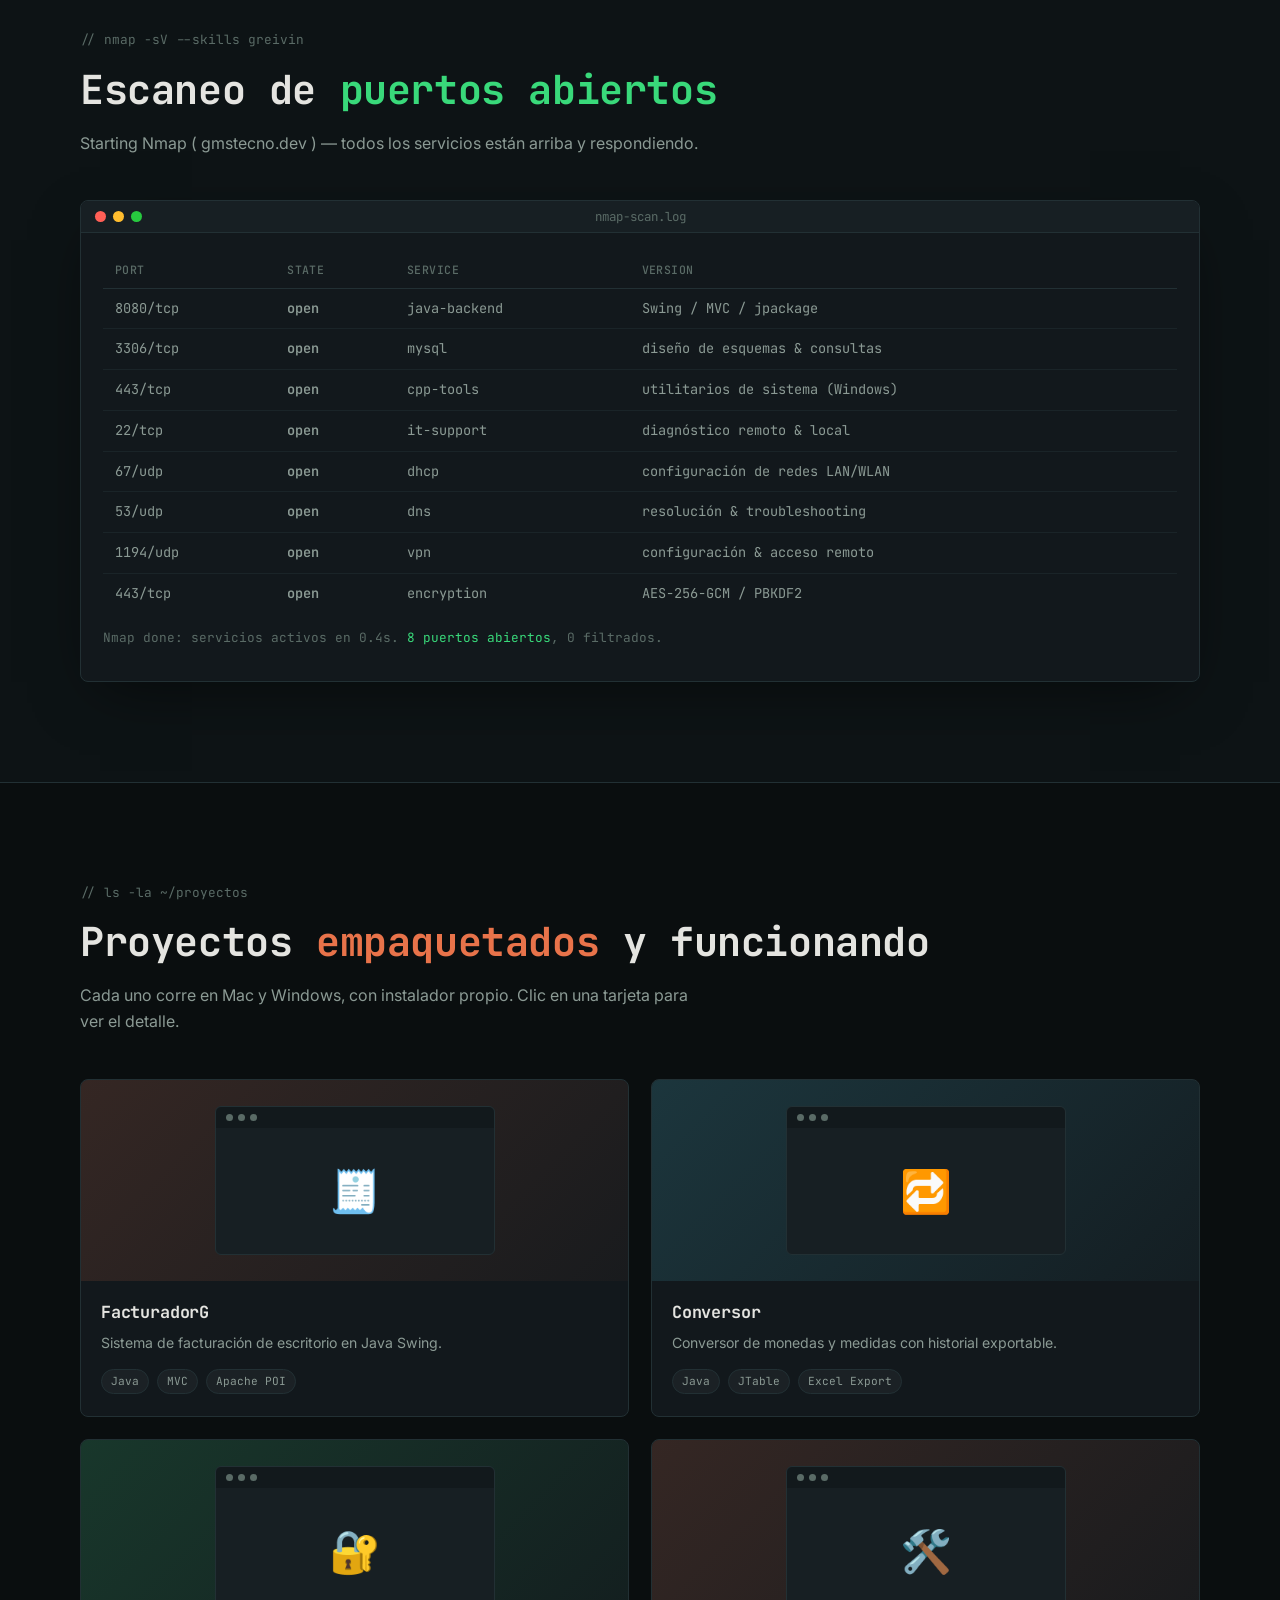
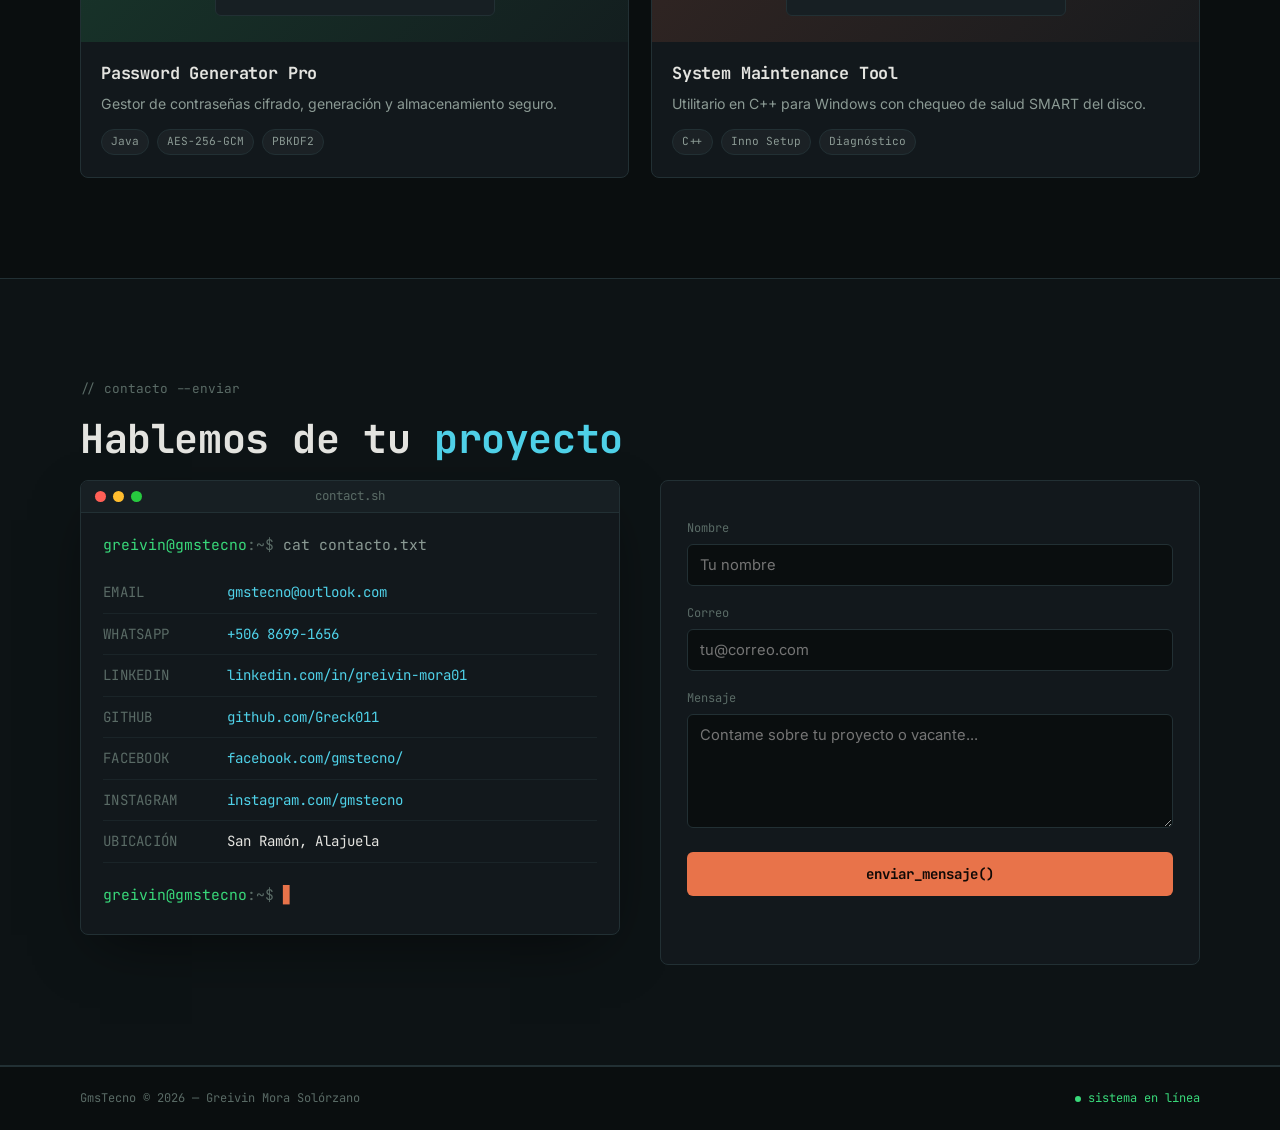
==== commit 1aefee6b: "Update index.html" ====
--- a/index.html
+++ b/index.html
@@ -361,4 +361,4 @@
   <script src="script.js"></script>
 </body>
 
-</html>+</html>
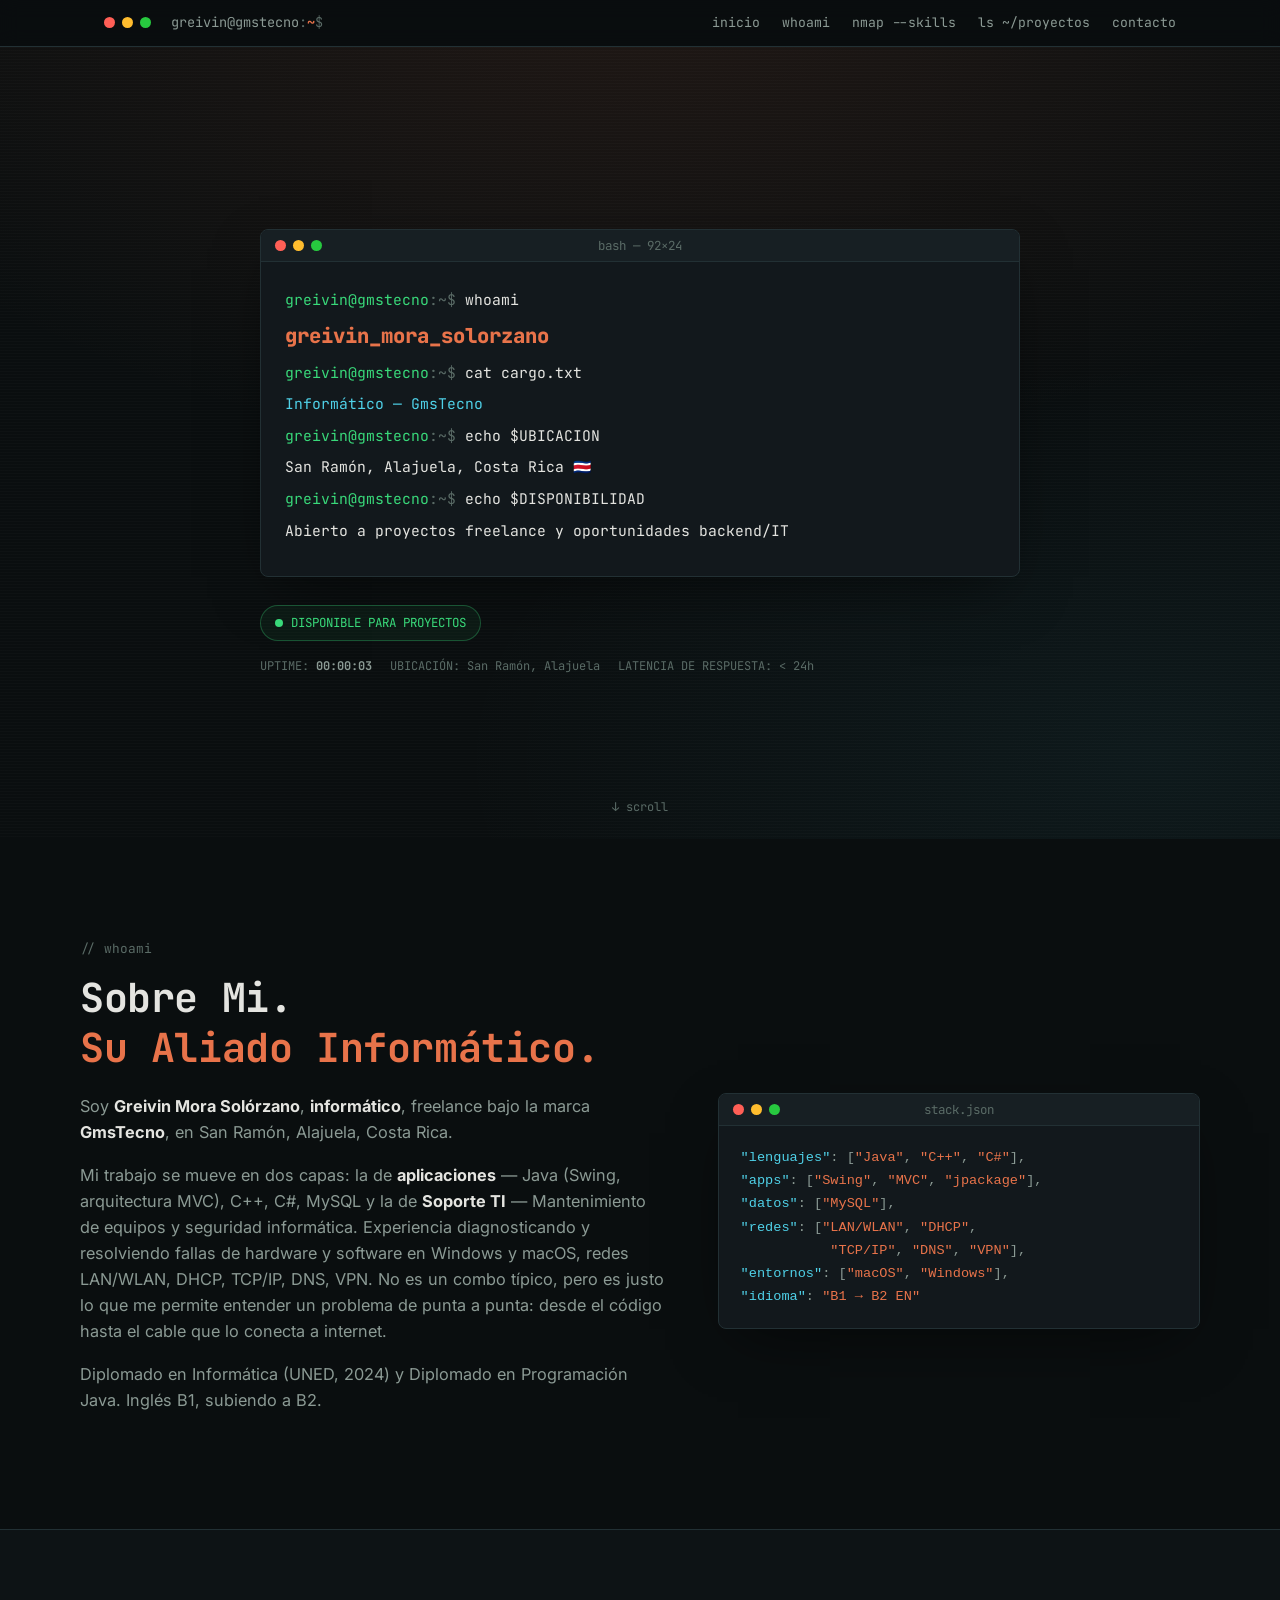
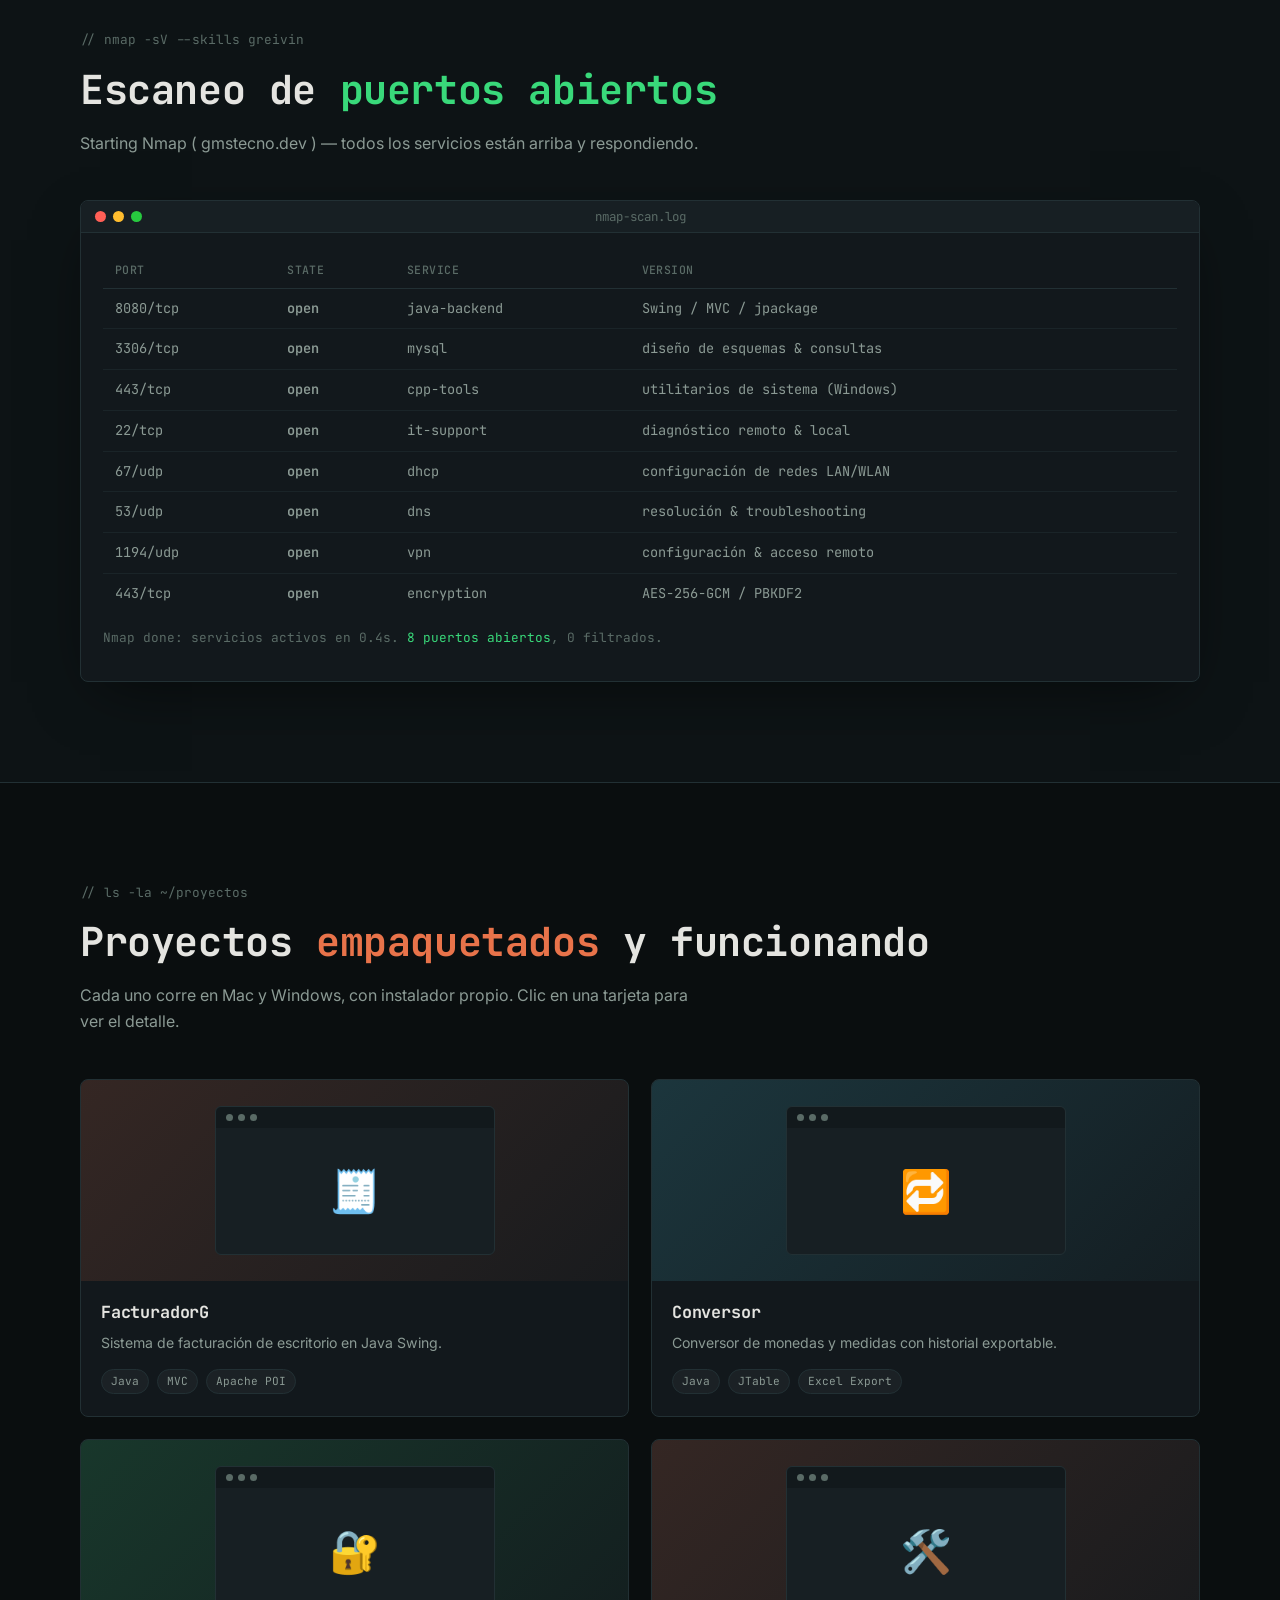
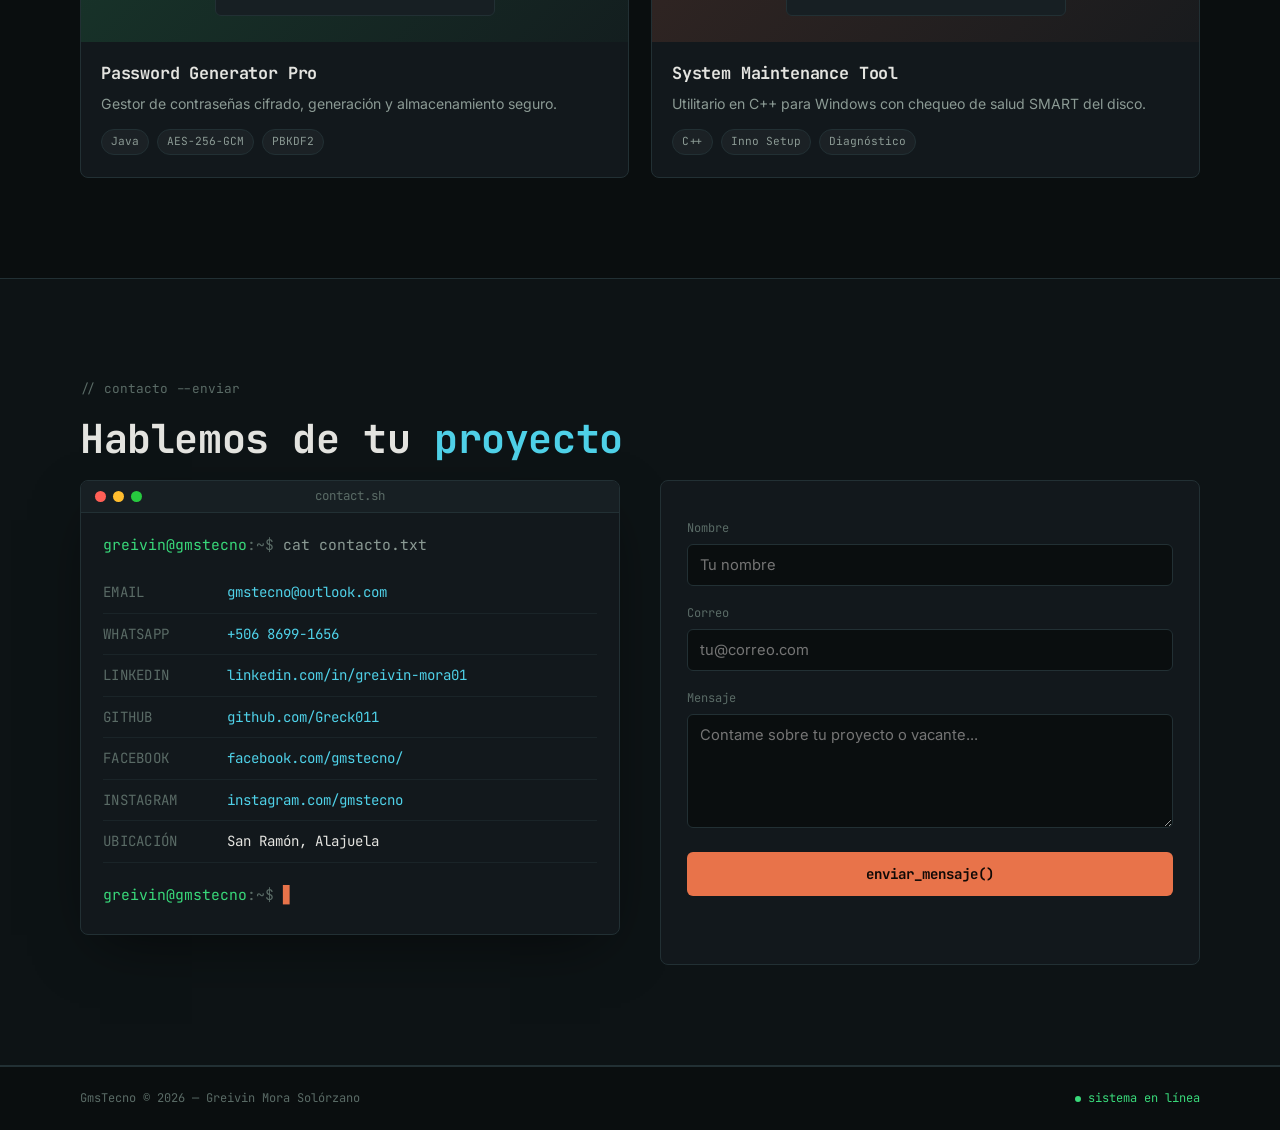
==== commit e81af501: "Imagenes Actualización del Lightbox / visor de imágenes, porque no se observaba bien en celulares y " ====
--- a/index.html
+++ b/index.html
@@ -361,4 +361,4 @@
   <script src="script.js"></script>
 </body>
 
-</html>
+</html>
--- a/style.css
+++ b/style.css
@@ -1,7 +1,7 @@
 /* =========================================================
    GmsTecno — Design tokens
    ========================================================= */
-:root{
+:root {
   --bg: #0a0e0f;
   --bg-alt: #0d1315;
   --surface: #12181c;
@@ -23,486 +23,1034 @@
   --maxw: 1120px;
 }
 
-*{ box-sizing:border-box; }
-html{ scroll-behavior:smooth; }
-body{
-  margin:0;
-  background:var(--bg);
-  color:var(--text);
-  font-family:var(--font-sans);
-  line-height:1.6;
-  -webkit-font-smoothing:antialiased;
-}
-@media (prefers-reduced-motion: reduce){
-  html{ scroll-behavior:auto; }
-  *{ animation-duration:0.01ms !important; animation-iteration-count:1 !important; transition-duration:0.01ms !important; }
-}
-
-a{ color:inherit; }
-h1,h2,h3{ font-family:var(--font-mono); margin:0; letter-spacing:-0.01em; }
-p{ margin:0 0 1em; color:var(--text-dim); }
-img{ max-width:100%; display:block; }
-
-::selection{ background:var(--orange); color:#0a0e0f; }
-
-:focus-visible{
-  outline:2px solid var(--cyan);
-  outline-offset:3px;
-  border-radius:2px;
-}
-
-.accent-orange{ color:var(--orange); }
-.accent-cyan{ color:var(--cyan); }
-.accent-green{ color:var(--green); }
+* {
+  box-sizing: border-box;
+}
+
+html {
+  scroll-behavior: smooth;
+}
+
+body {
+  margin: 0;
+  background: var(--bg);
+  color: var(--text);
+  font-family: var(--font-sans);
+  line-height: 1.6;
+  -webkit-font-smoothing: antialiased;
+}
+
+@media (prefers-reduced-motion: reduce) {
+  html {
+    scroll-behavior: auto;
+  }
+
+  * {
+    animation-duration: 0.01ms !important;
+    animation-iteration-count: 1 !important;
+    transition-duration: 0.01ms !important;
+  }
+}
+
+a {
+  color: inherit;
+}
+
+h1,
+h2,
+h3 {
+  font-family: var(--font-mono);
+  margin: 0;
+  letter-spacing: -0.01em;
+}
+
+p {
+  margin: 0 0 1em;
+  color: var(--text-dim);
+}
+
+img {
+  max-width: 100%;
+  display: block;
+}
+
+::selection {
+  background: var(--orange);
+  color: #0a0e0f;
+}
+
+:focus-visible {
+  outline: 2px solid var(--cyan);
+  outline-offset: 3px;
+  border-radius: 2px;
+}
+
+.accent-orange {
+  color: var(--orange);
+}
+
+.accent-cyan {
+  color: var(--cyan);
+}
+
+.accent-green {
+  color: var(--green);
+}
 
 /* =========================================================
    Terminal window chrome (reused component)
    ========================================================= */
-.terminal-window{
-  background:var(--surface);
-  border:1px solid var(--border);
-  border-radius:var(--radius);
-  overflow:hidden;
-  box-shadow:0 20px 60px -20px rgba(0,0,0,0.6);
-}
-.terminal-titlebar{
-  display:flex;
-  align-items:center;
-  gap:10px;
-  padding:10px 14px;
-  background:var(--surface-2);
-  border-bottom:1px solid var(--border);
-  position:relative;
-}
-.winlights{ display:flex; gap:7px; }
-.winlights .dot{ width:11px; height:11px; border-radius:50%; display:inline-block; }
-.dot.red{ background:#ff5f56; }
-.dot.yellow{ background:#ffbd2e; }
-.dot.green{ background:#27c93f; }
-.terminal-title{
-  font-family:var(--font-mono);
-  font-size:0.78rem;
-  color:var(--text-faint);
-  position:absolute;
-  left:50%; transform:translateX(-50%);
-}
-.terminal-body{
-  padding:20px 22px;
-  font-family:var(--font-mono);
-  font-size:0.92rem;
-}
-.prompt{ color:var(--green); }
-.colon{ color:var(--text-faint); }
-.path{ color:var(--cyan); }
-
-.cursor-blink{
-  color:var(--orange);
-  animation:blink 1s step-end infinite;
-}
-@keyframes blink{ 50%{ opacity:0; } }
+.terminal-window {
+  background: var(--surface);
+  border: 1px solid var(--border);
+  border-radius: var(--radius);
+  overflow: hidden;
+  box-shadow: 0 20px 60px -20px rgba(0, 0, 0, 0.6);
+}
+
+.terminal-titlebar {
+  display: flex;
+  align-items: center;
+  gap: 10px;
+  padding: 10px 14px;
+  background: var(--surface-2);
+  border-bottom: 1px solid var(--border);
+  position: relative;
+}
+
+.winlights {
+  display: flex;
+  gap: 7px;
+}
+
+.winlights .dot {
+  width: 11px;
+  height: 11px;
+  border-radius: 50%;
+  display: inline-block;
+}
+
+.dot.red {
+  background: #ff5f56;
+}
+
+.dot.yellow {
+  background: #ffbd2e;
+}
+
+.dot.green {
+  background: #27c93f;
+}
+
+.terminal-title {
+  font-family: var(--font-mono);
+  font-size: 0.78rem;
+  color: var(--text-faint);
+  position: absolute;
+  left: 50%;
+  transform: translateX(-50%);
+}
+
+.terminal-body {
+  padding: 20px 22px;
+  font-family: var(--font-mono);
+  font-size: 0.92rem;
+}
+
+.prompt {
+  color: var(--green);
+}
+
+.colon {
+  color: var(--text-faint);
+}
+
+.path {
+  color: var(--cyan);
+}
+
+.cursor-blink {
+  color: var(--orange);
+  animation: blink 1s step-end infinite;
+}
+
+@keyframes blink {
+  50% {
+    opacity: 0;
+  }
+}
 
 /* =========================================================
    Top bar / nav
    ========================================================= */
-.topbar{
-  position:sticky; top:0; z-index:40;
-  background:rgba(10,14,15,0.85);
-  backdrop-filter:blur(10px);
-  border-bottom:1px solid var(--border);
-}
-.topbar-inner{
-  max-width:var(--maxw);
-  margin:0 auto;
-  padding:12px 24px;
-  display:flex;
-  align-items:center;
-  gap:20px;
-}
-.topbar .winlights{ flex-shrink:0; }
-.topbar-path{
-  font-family:var(--font-mono);
-  font-size:0.85rem;
-  color:var(--text-dim);
-  white-space:nowrap;
-}
-.topbar-path .path{ color:var(--orange); font-weight:600; }
-.nav{
-  margin-left:auto;
-  display:flex;
-  gap:22px;
-}
-.navlink{
-  font-family:var(--font-mono);
-  font-size:0.82rem;
-  text-decoration:none;
-  color:var(--text-dim);
-  transition:color .15s ease;
-  white-space:nowrap;
-}
-.navlink:hover{ color:var(--cyan); }
-
-.burger{
-  display:none;
-  margin-left:auto;
-  background:none; border:none; cursor:pointer;
-  flex-direction:column; gap:5px;
-  padding:6px;
-}
-.burger span{ width:22px; height:2px; background:var(--text); display:block; }
-
-@media (max-width: 780px){
-  .nav{
-    position:absolute; top:100%; left:0; right:0;
-    background:var(--bg-alt);
-    border-bottom:1px solid var(--border);
-    flex-direction:column;
-    padding:16px 24px;
-    gap:16px;
-    display:none;
-  }
-  .nav.open{ display:flex; }
-  .burger{ display:flex; }
-  .topbar-path{ display:none; }
+.topbar {
+  position: sticky;
+  top: 0;
+  z-index: 40;
+  background: rgba(10, 14, 15, 0.85);
+  backdrop-filter: blur(10px);
+  border-bottom: 1px solid var(--border);
+}
+
+.topbar-inner {
+  max-width: var(--maxw);
+  margin: 0 auto;
+  padding: 12px 24px;
+  display: flex;
+  align-items: center;
+  gap: 20px;
+}
+
+.topbar .winlights {
+  flex-shrink: 0;
+}
+
+.topbar-path {
+  font-family: var(--font-mono);
+  font-size: 0.85rem;
+  color: var(--text-dim);
+  white-space: nowrap;
+}
+
+.topbar-path .path {
+  color: var(--orange);
+  font-weight: 600;
+}
+
+.nav {
+  margin-left: auto;
+  display: flex;
+  gap: 22px;
+}
+
+.navlink {
+  font-family: var(--font-mono);
+  font-size: 0.82rem;
+  text-decoration: none;
+  color: var(--text-dim);
+  transition: color .15s ease;
+  white-space: nowrap;
+}
+
+.navlink:hover {
+  color: var(--cyan);
+}
+
+.burger {
+  display: none;
+  margin-left: auto;
+  background: none;
+  border: none;
+  cursor: pointer;
+  flex-direction: column;
+  gap: 5px;
+  padding: 6px;
+}
+
+.burger span {
+  width: 22px;
+  height: 2px;
+  background: var(--text);
+  display: block;
+}
+
+@media (max-width: 780px) {
+  .nav {
+    position: absolute;
+    top: 100%;
+    left: 0;
+    right: 0;
+    background: var(--bg-alt);
+    border-bottom: 1px solid var(--border);
+    flex-direction: column;
+    padding: 16px 24px;
+    gap: 16px;
+    display: none;
+  }
+
+  .nav.open {
+    display: flex;
+  }
+
+  .burger {
+    display: flex;
+  }
+
+  .topbar-path {
+    display: none;
+  }
 }
 
 /* =========================================================
    Hero
    ========================================================= */
-.hero{
-  position:relative;
-  min-height:88vh;
-  display:flex;
-  flex-direction:column;
-  align-items:center;
-  justify-content:center;
-  padding:60px 24px 40px;
-  overflow:hidden;
+.hero {
+  position: relative;
+  min-height: 88vh;
+  display: flex;
+  flex-direction: column;
+  align-items: center;
+  justify-content: center;
+  padding: 60px 24px 40px;
+  overflow: hidden;
   background:
-    radial-gradient(ellipse 900px 500px at 50% -10%, rgba(232,115,74,0.10), transparent),
-    radial-gradient(ellipse 700px 400px at 90% 90%, rgba(79,209,232,0.06), transparent);
-}
-.scanlines{
-  position:absolute; inset:0;
-  background:repeating-linear-gradient(
-    to bottom, rgba(255,255,255,0.015) 0px, rgba(255,255,255,0.015) 1px, transparent 1px, transparent 3px
-  );
-  pointer-events:none;
-}
-.hero-inner{
-  width:100%; max-width:760px;
-  display:flex; flex-direction:column; gap:28px;
-  position:relative; z-index:1;
-}
-.hero-terminal{ width:100%; }
-.hero-terminal .terminal-body{ min-height:220px; padding:26px 24px; }
-
-.boot-line{
-  margin:0 0 8px;
-  color:var(--text);
-  min-height:1.4em;
-}
-.typed::after{
-  content:'';
-}
-.typed-caret{
-  display:inline-block;
-  width:8px; height:1.1em;
-  background:var(--orange);
-  vertical-align:text-bottom;
-  margin-left:2px;
-  animation:blink 0.9s step-end infinite;
-}
-
-.hero-name{ font-size:1.4em; color:var(--orange); font-weight:800; }
-.hero-role{ color:var(--cyan); }
-
-.hero-status{
-  display:flex; flex-wrap:wrap; align-items:center; gap:16px;
-  justify-content:space-between;
-}
-.status-pill{
-  display:inline-flex; align-items:center; gap:8px;
-  font-family:var(--font-mono); font-size:0.78rem;
-  color:var(--green);
-  border:1px solid rgba(57,217,122,0.3);
-  background:rgba(57,217,122,0.06);
-  padding:7px 14px; border-radius:999px;
-}
-.pulse-dot{
-  width:8px; height:8px; border-radius:50%;
-  background:var(--green);
-  box-shadow:0 0 0 0 rgba(57,217,122,0.6);
-  animation:pulse 2s infinite;
-}
-.pulse-dot.small{ width:6px; height:6px; }
-@keyframes pulse{
-  0%{ box-shadow:0 0 0 0 rgba(57,217,122,0.5); }
-  70%{ box-shadow:0 0 0 8px rgba(57,217,122,0); }
-  100%{ box-shadow:0 0 0 0 rgba(57,217,122,0); }
-}
-.status-meta{
-  display:flex; gap:18px; flex-wrap:wrap;
-  font-family:var(--font-mono); font-size:0.75rem;
-  color:var(--text-faint);
-}
-.status-meta strong{ color:var(--text-dim); }
-
-.scroll-cue{
-  position:absolute; bottom:22px; left:50%; transform:translateX(-50%);
-  font-family:var(--font-mono); font-size:0.75rem;
-  color:var(--text-faint); text-decoration:none;
-  animation:floaty 2.2s ease-in-out infinite;
-}
-@keyframes floaty{ 0%,100%{ transform:translate(-50%,0); } 50%{ transform:translate(-50%,6px); } }
+    radial-gradient(ellipse 900px 500px at 50% -10%, rgba(232, 115, 74, 0.10), transparent),
+    radial-gradient(ellipse 700px 400px at 90% 90%, rgba(79, 209, 232, 0.06), transparent);
+}
+
+.scanlines {
+  position: absolute;
+  inset: 0;
+  background: repeating-linear-gradient(to bottom, rgba(255, 255, 255, 0.015) 0px, rgba(255, 255, 255, 0.015) 1px, transparent 1px, transparent 3px);
+  pointer-events: none;
+}
+
+.hero-inner {
+  width: 100%;
+  max-width: 760px;
+  display: flex;
+  flex-direction: column;
+  gap: 28px;
+  position: relative;
+  z-index: 1;
+}
+
+.hero-terminal {
+  width: 100%;
+}
+
+.hero-terminal .terminal-body {
+  min-height: 220px;
+  padding: 26px 24px;
+}
+
+.boot-line {
+  margin: 0 0 8px;
+  color: var(--text);
+  min-height: 1.4em;
+}
+
+.typed::after {
+  content: '';
+}
+
+.typed-caret {
+  display: inline-block;
+  width: 8px;
+  height: 1.1em;
+  background: var(--orange);
+  vertical-align: text-bottom;
+  margin-left: 2px;
+  animation: blink 0.9s step-end infinite;
+}
+
+.hero-name {
+  font-size: 1.4em;
+  color: var(--orange);
+  font-weight: 800;
+}
+
+.hero-role {
+  color: var(--cyan);
+}
+
+.hero-status {
+  display: flex;
+  flex-wrap: wrap;
+  align-items: center;
+  gap: 16px;
+  justify-content: space-between;
+}
+
+.status-pill {
+  display: inline-flex;
+  align-items: center;
+  gap: 8px;
+  font-family: var(--font-mono);
+  font-size: 0.78rem;
+  color: var(--green);
+  border: 1px solid rgba(57, 217, 122, 0.3);
+  background: rgba(57, 217, 122, 0.06);
+  padding: 7px 14px;
+  border-radius: 999px;
+}
+
+.pulse-dot {
+  width: 8px;
+  height: 8px;
+  border-radius: 50%;
+  background: var(--green);
+  box-shadow: 0 0 0 0 rgba(57, 217, 122, 0.6);
+  animation: pulse 2s infinite;
+}
+
+.pulse-dot.small {
+  width: 6px;
+  height: 6px;
+}
+
+@keyframes pulse {
+  0% {
+    box-shadow: 0 0 0 0 rgba(57, 217, 122, 0.5);
+  }
+
+  70% {
+    box-shadow: 0 0 0 8px rgba(57, 217, 122, 0);
+  }
+
+  100% {
+    box-shadow: 0 0 0 0 rgba(57, 217, 122, 0);
+  }
+}
+
+.status-meta {
+  display: flex;
+  gap: 18px;
+  flex-wrap: wrap;
+  font-family: var(--font-mono);
+  font-size: 0.75rem;
+  color: var(--text-faint);
+}
+
+.status-meta strong {
+  color: var(--text-dim);
+}
+
+.scroll-cue {
+  position: absolute;
+  bottom: 22px;
+  left: 50%;
+  transform: translateX(-50%);
+  font-family: var(--font-mono);
+  font-size: 0.75rem;
+  color: var(--text-faint);
+  text-decoration: none;
+  animation: floaty 2.2s ease-in-out infinite;
+}
+
+@keyframes floaty {
+
+  0%,
+  100% {
+    transform: translate(-50%, 0);
+  }
+
+  50% {
+    transform: translate(-50%, 6px);
+  }
+}
 
 /* =========================================================
    Sections
    ========================================================= */
-.section{ padding:100px 24px; }
-.section-alt{ background:var(--bg-alt); border-top:1px solid var(--border); border-bottom:1px solid var(--border); }
-.section-inner{ max-width:var(--maxw); margin:0 auto; }
-
-.eyebrow{
-  font-family:var(--font-mono);
-  font-size:0.8rem;
-  color:var(--text-faint);
-  margin:0 0 14px;
-}
-.section-title{
-  font-size:clamp(1.7rem, 4vw, 2.5rem);
-  color:var(--text);
-  font-weight:700;
-  line-height:1.25;
-  margin-bottom:16px;
-}
-.section-sub{
-  max-width:620px;
-  font-size:1rem;
-  margin-bottom:44px;
+.section {
+  padding: 100px 24px;
+}
+
+.section-alt {
+  background: var(--bg-alt);
+  border-top: 1px solid var(--border);
+  border-bottom: 1px solid var(--border);
+}
+
+.section-inner {
+  max-width: var(--maxw);
+  margin: 0 auto;
+}
+
+.eyebrow {
+  font-family: var(--font-mono);
+  font-size: 0.8rem;
+  color: var(--text-faint);
+  margin: 0 0 14px;
+}
+
+.section-title {
+  font-size: clamp(1.7rem, 4vw, 2.5rem);
+  color: var(--text);
+  font-weight: 700;
+  line-height: 1.25;
+  margin-bottom: 16px;
+}
+
+.section-sub {
+  max-width: 620px;
+  font-size: 1rem;
+  margin-bottom: 44px;
 }
 
 /* about */
-.about-grid{
-  display:grid; grid-template-columns:1.1fr 0.9fr; gap:48px; align-items:start;
-  margin-top:20px;
-}
-.about-text p{ font-size:1.02rem; }
-.about-text strong{ color:var(--text); }
-.code-block pre{
-  margin:0; white-space:pre-wrap; font-size:0.85rem; color:var(--text-dim); line-height:1.7;
-}
-.tok-key{ color:var(--cyan); }
-.tok-str{ color:var(--orange); }
-
-@media (max-width: 860px){
-  .about-grid{ grid-template-columns:1fr; }
+.about-grid {
+  display: grid;
+  grid-template-columns: 1.1fr 0.9fr;
+  gap: 48px;
+  align-items: start;
+  margin-top: 20px;
+}
+
+.about-text p {
+  font-size: 1.02rem;
+}
+
+.about-text strong {
+  color: var(--text);
+}
+
+.code-block pre {
+  margin: 0;
+  white-space: pre-wrap;
+  font-size: 0.85rem;
+  color: var(--text-dim);
+  line-height: 1.7;
+}
+
+.tok-key {
+  color: var(--cyan);
+}
+
+.tok-str {
+  color: var(--orange);
+}
+
+@media (max-width: 860px) {
+  .about-grid {
+    grid-template-columns: 1fr;
+  }
 }
 
 /* scan table */
-.scan-window{ margin-top:8px; }
-.scan-table{ width:100%; border-collapse:collapse; font-size:0.85rem; }
-.scan-table th{
-  text-align:left; color:var(--text-faint); font-weight:500;
-  padding:8px 12px; border-bottom:1px solid var(--border);
-  font-size:0.72rem; letter-spacing:0.04em; text-transform:uppercase;
-}
-.scan-table td{
-  padding:9px 12px; color:var(--text-dim);
-  border-bottom:1px solid rgba(34,48,52,0.5);
-}
-.scan-table tr:last-child td{ border-bottom:none; }
-.state-open{ color:var(--green); font-weight:600; }
-.scan-footer{ margin-top:14px; font-size:0.8rem; color:var(--text-faint); }
+.scan-window {
+  margin-top: 8px;
+}
+
+.scan-table {
+  width: 100%;
+  border-collapse: collapse;
+  font-size: 0.85rem;
+}
+
+.scan-table th {
+  text-align: left;
+  color: var(--text-faint);
+  font-weight: 500;
+  padding: 8px 12px;
+  border-bottom: 1px solid var(--border);
+  font-size: 0.72rem;
+  letter-spacing: 0.04em;
+  text-transform: uppercase;
+}
+
+.scan-table td {
+  padding: 9px 12px;
+  color: var(--text-dim);
+  border-bottom: 1px solid rgba(34, 48, 52, 0.5);
+}
+
+.scan-table tr:last-child td {
+  border-bottom: none;
+}
+
+.state-open {
+  color: var(--green);
+  font-weight: 600;
+}
+
+.scan-footer {
+  margin-top: 14px;
+  font-size: 0.8rem;
+  color: var(--text-faint);
+}
 
 /* portfolio grid */
-.portfolio-grid{
-  display:grid; grid-template-columns:repeat(2, 1fr); gap:22px;
-}
-@media (max-width: 720px){ .portfolio-grid{ grid-template-columns:1fr; } }
-
-.proj-card{
-  background:var(--surface);
-  border:1px solid var(--border);
-  border-radius:var(--radius);
-  overflow:hidden;
-  cursor:pointer;
-  transition:transform .18s ease, border-color .18s ease, box-shadow .18s ease;
-}
-.proj-card:hover{
-  transform:translateY(-4px);
-  border-color:var(--orange-dim);
-  box-shadow:0 16px 40px -16px rgba(232,115,74,0.25);
-}
-.proj-thumb{
-  padding:26px;
-  display:flex; align-items:center; justify-content:center;
-}
-.thumb-orange{ background:linear-gradient(135deg, rgba(232,115,74,0.16), rgba(232,115,74,0.03)); }
-.thumb-cyan{ background:linear-gradient(135deg, rgba(79,209,232,0.16), rgba(79,209,232,0.03)); }
-.thumb-green{ background:linear-gradient(135deg, rgba(57,217,122,0.16), rgba(57,217,122,0.03)); }
-.thumb-window{
-  width:100%; max-width:280px;
-  background:var(--surface-2);
-  border:1px solid var(--border);
-  border-radius:6px;
-  overflow:hidden;
-}
-.thumb-titlebar{
-  display:flex; gap:5px; padding:7px 10px; background:rgba(0,0,0,0.2);
-}
-.thumb-titlebar span{ width:7px; height:7px; border-radius:50%; background:var(--text-faint); }
-.thumb-icon{ font-size:2.6rem; text-align:center; padding:30px 0; }
-.proj-info{ padding:18px 20px 22px; }
-.proj-info h3{ font-size:1.05rem; margin-bottom:6px; color:var(--text); }
-.proj-info p{ font-size:0.88rem; margin-bottom:14px; }
-.tag-row{ display:flex; flex-wrap:wrap; gap:8px; }
-.tag{
-  font-family:var(--font-mono); font-size:0.7rem;
-  color:var(--text-dim);
-  background:rgba(255,255,255,0.04);
-  border:1px solid var(--border);
-  padding:3px 9px; border-radius:999px;
+.portfolio-grid {
+  display: grid;
+  grid-template-columns: repeat(2, 1fr);
+  gap: 22px;
+}
+
+@media (max-width: 720px) {
+  .portfolio-grid {
+    grid-template-columns: 1fr;
+  }
+}
+
+.proj-card {
+  background: var(--surface);
+  border: 1px solid var(--border);
+  border-radius: var(--radius);
+  overflow: hidden;
+  cursor: pointer;
+  transition: transform .18s ease, border-color .18s ease, box-shadow .18s ease;
+}
+
+.proj-card:hover {
+  transform: translateY(-4px);
+  border-color: var(--orange-dim);
+  box-shadow: 0 16px 40px -16px rgba(232, 115, 74, 0.25);
+}
+
+.proj-thumb {
+  padding: 26px;
+  display: flex;
+  align-items: center;
+  justify-content: center;
+}
+
+.thumb-orange {
+  background: linear-gradient(135deg, rgba(232, 115, 74, 0.16), rgba(232, 115, 74, 0.03));
+}
+
+.thumb-cyan {
+  background: linear-gradient(135deg, rgba(79, 209, 232, 0.16), rgba(79, 209, 232, 0.03));
+}
+
+.thumb-green {
+  background: linear-gradient(135deg, rgba(57, 217, 122, 0.16), rgba(57, 217, 122, 0.03));
+}
+
+.thumb-window {
+  width: 100%;
+  max-width: 280px;
+  background: var(--surface-2);
+  border: 1px solid var(--border);
+  border-radius: 6px;
+  overflow: hidden;
+}
+
+.thumb-titlebar {
+  display: flex;
+  gap: 5px;
+  padding: 7px 10px;
+  background: rgba(0, 0, 0, 0.2);
+}
+
+.thumb-titlebar span {
+  width: 7px;
+  height: 7px;
+  border-radius: 50%;
+  background: var(--text-faint);
+}
+
+.thumb-icon {
+  font-size: 2.6rem;
+  text-align: center;
+  padding: 30px 0;
+}
+
+.proj-info {
+  padding: 18px 20px 22px;
+}
+
+.proj-info h3 {
+  font-size: 1.05rem;
+  margin-bottom: 6px;
+  color: var(--text);
+}
+
+.proj-info p {
+  font-size: 0.88rem;
+  margin-bottom: 14px;
+}
+
+.tag-row {
+  display: flex;
+  flex-wrap: wrap;
+  gap: 8px;
+}
+
+.tag {
+  font-family: var(--font-mono);
+  font-size: 0.7rem;
+  color: var(--text-dim);
+  background: rgba(255, 255, 255, 0.04);
+  border: 1px solid var(--border);
+  padding: 3px 9px;
+  border-radius: 999px;
 }
 
 /* =========================================================
    Lightbox
    ========================================================= */
-.lightbox{
-  position:fixed; inset:0; z-index:100;
-  display:none;
-  align-items:center; justify-content:center;
-  padding:24px;
-}
-.lightbox.open{ display:flex; }
-.lightbox-backdrop{
-  position:absolute; inset:0;
-  background:rgba(5,7,8,0.86);
-  backdrop-filter:blur(4px);
-}
-.lightbox-panel{
-  position:relative; z-index:1;
-  width:100%; max-width:760px;
-}
-.lightbox-window .terminal-titlebar{ padding-right:44px; }
-.lb-close-btn{
-  position:absolute; right:10px; top:8px;
-  background:none; border:none; color:var(--text-faint);
-  cursor:pointer; font-size:0.9rem; padding:6px;
-}
-.lb-close-btn:hover{ color:var(--orange); }
-.lightbox-body{
-  display:flex; align-items:center; gap:8px;
-  padding:18px;
-}
-.lightbox-image-wrap{ flex:1; aspect-ratio:16/9; }
-.lightbox-image{
-  width:100%; height:100%;
-  border-radius:6px;
-  display:flex; align-items:center; justify-content:center;
-  font-size:3.4rem;
-  border:1px dashed var(--border);
-  background:var(--bg-alt);
-  overflow:hidden;
-}
-.lightbox-image img{
-  max-width:100%;
-  max-height:100%;
-  width:auto;
-  height:auto;
-  object-fit:contain;
-  border-radius:4px;
-}
-.lightbox-icon-fallback{
-  font-size:3.4rem;
-}
-.lb-nav{
-  background:var(--surface-2); border:1px solid var(--border); color:var(--text-dim);
-  width:36px; height:36px; border-radius:50%; cursor:pointer; font-size:1.2rem;
-  flex-shrink:0;
-}
-.lb-nav:hover{ color:var(--orange); border-color:var(--orange-dim); }
-.lightbox-caption{ padding:4px 22px 22px; }
-.lightbox-caption h3{ color:var(--text); font-size:1.1rem; margin-bottom:6px; }
-.lightbox-caption p{ font-size:0.88rem; margin-bottom:12px; }
-.lb-hint{
-  font-family:var(--font-mono); font-size:0.72rem; color:var(--text-faint);
-  border-top:1px solid var(--border); padding-top:12px; margin-top:14px;
-}
-.lb-hint code{ color:var(--cyan); }
+.lightbox {
+  position: fixed;
+  inset: 0;
+  z-index: 100;
+  display: none;
+  align-items: center;
+  justify-content: center;
+  padding: 24px;
+}
+
+.lightbox.open {
+  display: flex;
+}
+
+.lightbox-backdrop {
+  position: absolute;
+  inset: 0;
+  background: rgba(5, 7, 8, 0.86);
+  backdrop-filter: blur(4px);
+}
+
+.lightbox-panel {
+  position: relative;
+  z-index: 1;
+  width: 100%;
+  max-width: 1250px;
+  height: min(88vh, 865px);
+  display: flex;
+}
+
+.lightbox-window {
+  display: flex;
+  flex-direction: column;
+  width: 100%;
+  height: 100%;
+}
+
+.lightbox-window .terminal-titlebar {
+  padding-right: 44px;
+  flex-shrink: 0;
+}
+
+.lb-close-btn {
+  position: absolute;
+  right: 10px;
+  top: 8px;
+  background: none;
+  border: none;
+  color: var(--text-faint);
+  cursor: pointer;
+  font-size: 0.9rem;
+  padding: 6px;
+}
+
+.lb-close-btn:hover {
+  color: var(--orange);
+}
+
+/* Punto rojo del visor: se comporta como el botón de cerrar de macOS */
+#lbClose {
+  cursor: pointer;
+  position: relative;
+  transition: filter .12s ease;
+}
+
+#lbClose::before {
+  /* área de toque más grande sin agrandar el punto visualmente */
+  content: '';
+  position: absolute;
+  inset: -9px;
+}
+
+#lbClose::after {
+  content: '×';
+  position: absolute;
+  inset: 0;
+  display: flex;
+  align-items: center;
+  justify-content: center;
+  font-size: 9px;
+  line-height: 1;
+  color: rgba(0, 0, 0, 0.55);
+  opacity: 0;
+  transition: opacity .12s ease;
+  pointer-events: none;
+}
+
+#lbClose:hover {
+  filter: brightness(1.15);
+}
+
+#lbClose:hover::after {
+  opacity: 1;
+}
+
+@media (hover: none) {
+
+  /* en touch no hay hover: mostramos la x siempre para que se note que es clickeable */
+  #lbClose::after {
+    opacity: 0.9;
+  }
+}
+
+.lightbox-body {
+  display: flex;
+  align-items: center;
+  gap: 8px;
+  padding: 18px;
+  flex: 1;
+  min-height: 0;
+}
+
+.lightbox-image-wrap {
+  flex: 1;
+  height: 100%;
+}
+
+.lightbox-image {
+  width: 100%;
+  height: 100%;
+  border-radius: 6px;
+  display: flex;
+  align-items: center;
+  justify-content: center;
+  font-size: 3.4rem;
+  border: 1px dashed var(--border);
+  background: var(--bg-alt);
+  overflow: hidden;
+}
+
+.lightbox-image img {
+  max-width: 100%;
+  max-height: 100%;
+  width: auto;
+  height: auto;
+  object-fit: contain;
+  border-radius: 4px;
+}
+
+.lightbox-icon-fallback {
+  font-size: 3.4rem;
+}
+
+.lb-nav {
+  background: var(--surface-2);
+  border: 1px solid var(--border);
+  color: var(--text-dim);
+  width: 40px;
+  height: 40px;
+  border-radius: 50%;
+  cursor: pointer;
+  font-size: 1.3rem;
+  flex-shrink: 0;
+}
+
+.lb-nav:hover {
+  color: var(--orange);
+  border-color: var(--orange-dim);
+}
+
+.lightbox-caption {
+  padding: 14px 22px;
+  flex-shrink: 0;
+  max-height: 26vh;
+  overflow-y: auto;
+}
+
+.lightbox-caption h3 {
+  color: var(--text);
+  font-size: 1.1rem;
+  margin-bottom: 6px;
+}
+
+.lightbox-caption p {
+  font-size: 0.88rem;
+  margin-bottom: 12px;
+}
+
+.lb-hint {
+  font-family: var(--font-mono);
+  font-size: 0.72rem;
+  color: var(--text-faint);
+  border-top: 1px solid var(--border);
+  padding-top: 12px;
+  margin-top: 14px;
+}
+
+.lb-hint code {
+  color: var(--cyan);
+}
 
 /* =========================================================
    Contact
    ========================================================= */
-.contact-grid{
-  display:grid; grid-template-columns:1fr 1fr; gap:40px; align-items:start;
-}
-@media (max-width: 860px){ .contact-grid{ grid-template-columns:1fr; } }
-
-.static-line{ color:var(--text-dim); }
-.contact-list{ list-style:none; padding:0; margin:16px 0 20px; }
-.contact-list li{
-  display:flex; gap:14px; padding:9px 0;
-  border-bottom:1px solid rgba(34,48,52,0.5);
-  font-size:0.88rem;
-}
-.contact-label{ color:var(--text-faint); min-width:110px; flex-shrink:0; letter-spacing:0.02em; }
-.contact-list li{ flex-wrap:wrap; }
-.contact-list a{ word-break:break-word; }
-.contact-list a{ color:var(--cyan); text-decoration:none; }
-.contact-list a:hover{ text-decoration:underline; }
-
-.contact-form{
-  display:flex; flex-direction:column; gap:6px;
-  background:var(--surface);
-  border:1px solid var(--border);
-  border-radius:var(--radius);
-  padding:26px;
-}
-.contact-form label{
-  font-family:var(--font-mono); font-size:0.75rem; color:var(--text-faint);
-  margin-top:12px;
-}
-.contact-form input, .contact-form textarea{
-  background:var(--bg);
-  border:1px solid var(--border);
-  border-radius:6px;
-  padding:11px 12px;
-  color:var(--text);
-  font-family:var(--font-sans);
-  font-size:0.92rem;
-  resize:vertical;
-}
-.contact-form input:focus, .contact-form textarea:focus{
-  border-color:var(--cyan);
-  outline:none;
-}
-.btn-primary{
-  margin-top:18px;
-  background:var(--orange);
-  color:#100906;
-  border:none;
-  border-radius:6px;
-  padding:13px 20px;
-  font-family:var(--font-mono);
-  font-weight:700;
-  font-size:0.88rem;
-  cursor:pointer;
-  transition:background .15s ease, transform .15s ease;
-}
-.btn-primary:hover{ background:#f08658; transform:translateY(-1px); }
-.form-note{ font-size:0.8rem; margin-top:10px; min-height:1em; }
-.form-note.success{ color:var(--green); }
+.contact-grid {
+  display: grid;
+  grid-template-columns: 1fr 1fr;
+  gap: 40px;
+  align-items: start;
+}
+
+@media (max-width: 860px) {
+  .contact-grid {
+    grid-template-columns: 1fr;
+  }
+}
+
+.static-line {
+  color: var(--text-dim);
+}
+
+.contact-list {
+  list-style: none;
+  padding: 0;
+  margin: 16px 0 20px;
+}
+
+.contact-list li {
+  display: flex;
+  gap: 14px;
+  padding: 9px 0;
+  border-bottom: 1px solid rgba(34, 48, 52, 0.5);
+  font-size: 0.88rem;
+}
+
+.contact-label {
+  color: var(--text-faint);
+  min-width: 110px;
+  flex-shrink: 0;
+  letter-spacing: 0.02em;
+}
+
+.contact-list li {
+  flex-wrap: wrap;
+}
+
+.contact-list a {
+  word-break: break-word;
+}
+
+.contact-list a {
+  color: var(--cyan);
+  text-decoration: none;
+}
+
+.contact-list a:hover {
+  text-decoration: underline;
+}
+
+.contact-form {
+  display: flex;
+  flex-direction: column;
+  gap: 6px;
+  background: var(--surface);
+  border: 1px solid var(--border);
+  border-radius: var(--radius);
+  padding: 26px;
+}
+
+.contact-form label {
+  font-family: var(--font-mono);
+  font-size: 0.75rem;
+  color: var(--text-faint);
+  margin-top: 12px;
+}
+
+.contact-form input,
+.contact-form textarea {
+  background: var(--bg);
+  border: 1px solid var(--border);
+  border-radius: 6px;
+  padding: 11px 12px;
+  color: var(--text);
+  font-family: var(--font-sans);
+  font-size: 0.92rem;
+  resize: vertical;
+}
+
+.contact-form input:focus,
+.contact-form textarea:focus {
+  border-color: var(--cyan);
+  outline: none;
+}
+
+.btn-primary {
+  margin-top: 18px;
+  background: var(--orange);
+  color: #100906;
+  border: none;
+  border-radius: 6px;
+  padding: 13px 20px;
+  font-family: var(--font-mono);
+  font-weight: 700;
+  font-size: 0.88rem;
+  cursor: pointer;
+  transition: background .15s ease, transform .15s ease;
+}
+
+.btn-primary:hover {
+  background: #f08658;
+  transform: translateY(-1px);
+}
+
+.form-note {
+  font-size: 0.8rem;
+  margin-top: 10px;
+  min-height: 1em;
+}
+
+.form-note.success {
+  color: var(--green);
+}
 
 /* =========================================================
    Footer
    ========================================================= */
-.footer{
-  border-top:1px solid var(--border);
-  padding:22px 24px;
-}
-.footer-inner{
-  max-width:var(--maxw); margin:0 auto;
-  display:flex; justify-content:space-between; align-items:center; flex-wrap:wrap; gap:10px;
-  font-family:var(--font-mono); font-size:0.75rem; color:var(--text-faint);
-}
-.footer-status{ display:flex; align-items:center; gap:7px; color:var(--green); }
+.footer {
+  border-top: 1px solid var(--border);
+  padding: 22px 24px;
+}
+
+.footer-inner {
+  max-width: var(--maxw);
+  margin: 0 auto;
+  display: flex;
+  justify-content: space-between;
+  align-items: center;
+  flex-wrap: wrap;
+  gap: 10px;
+  font-family: var(--font-mono);
+  font-size: 0.75rem;
+  color: var(--text-faint);
+}
+
+.footer-status {
+  display: flex;
+  align-items: center;
+  gap: 7px;
+  color: var(--green);
+}
+
+/* =========================================================
+   Lightbox — pantalla completa en móvil
+   ========================================================= */
+@media (max-width: 700px) {
+  .lightbox {
+    padding: 0;
+  }
+
+  .lightbox-panel {
+    max-width: 100%;
+    height: 100dvh;
+    height: 100vh;
+    /* respaldo para navegadores sin dvh */
+  }
+
+  .lightbox-window {
+    border-radius: 0;
+  }
+
+  .lightbox-body {
+    padding: 10px;
+  }
+
+  .lightbox-caption {
+    max-height: 34vh;
+    padding: 12px 18px 18px;
+  }
+
+  .lightbox-caption p {
+    font-size: 0.84rem;
+  }
+
+  .lb-hint {
+    font-size: 0.68rem;
+  }
+
+  .lb-nav {
+    width: 44px;
+    height: 44px;
+    font-size: 1.4rem;
+  }
+}
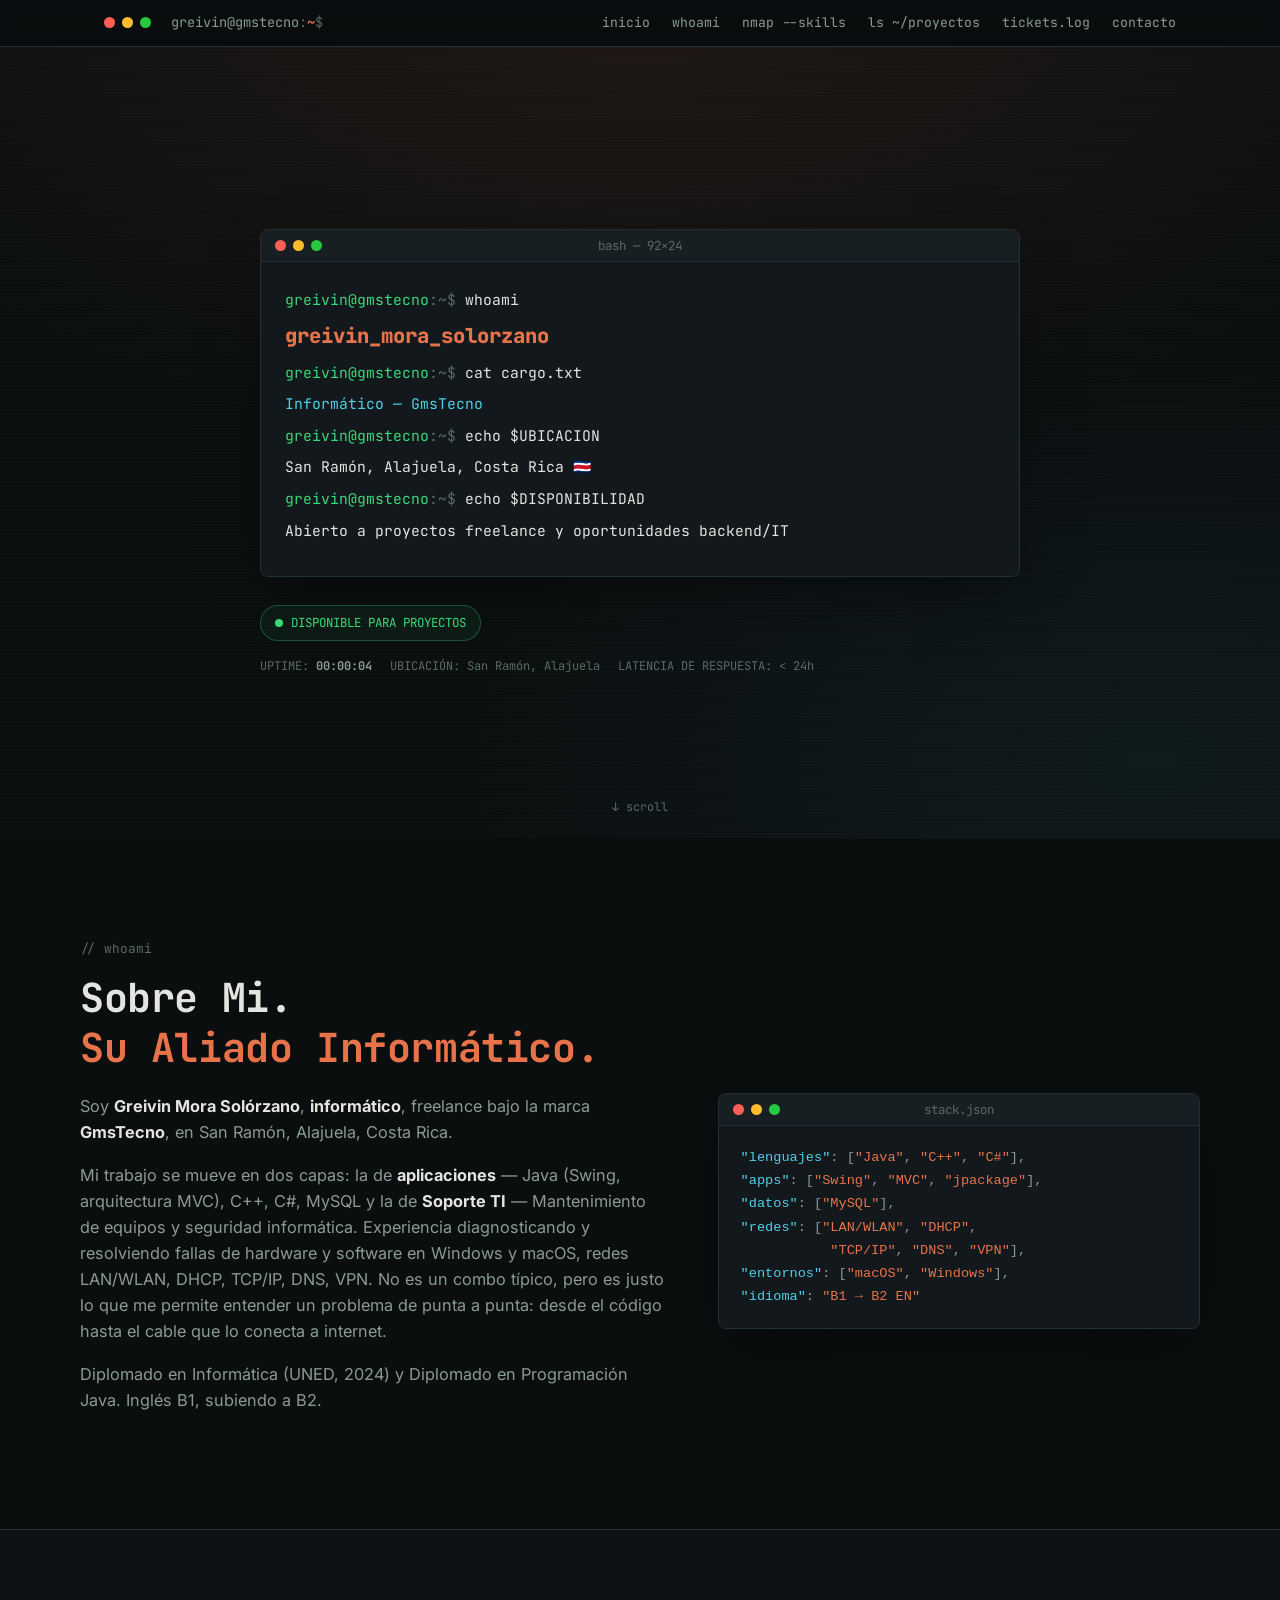
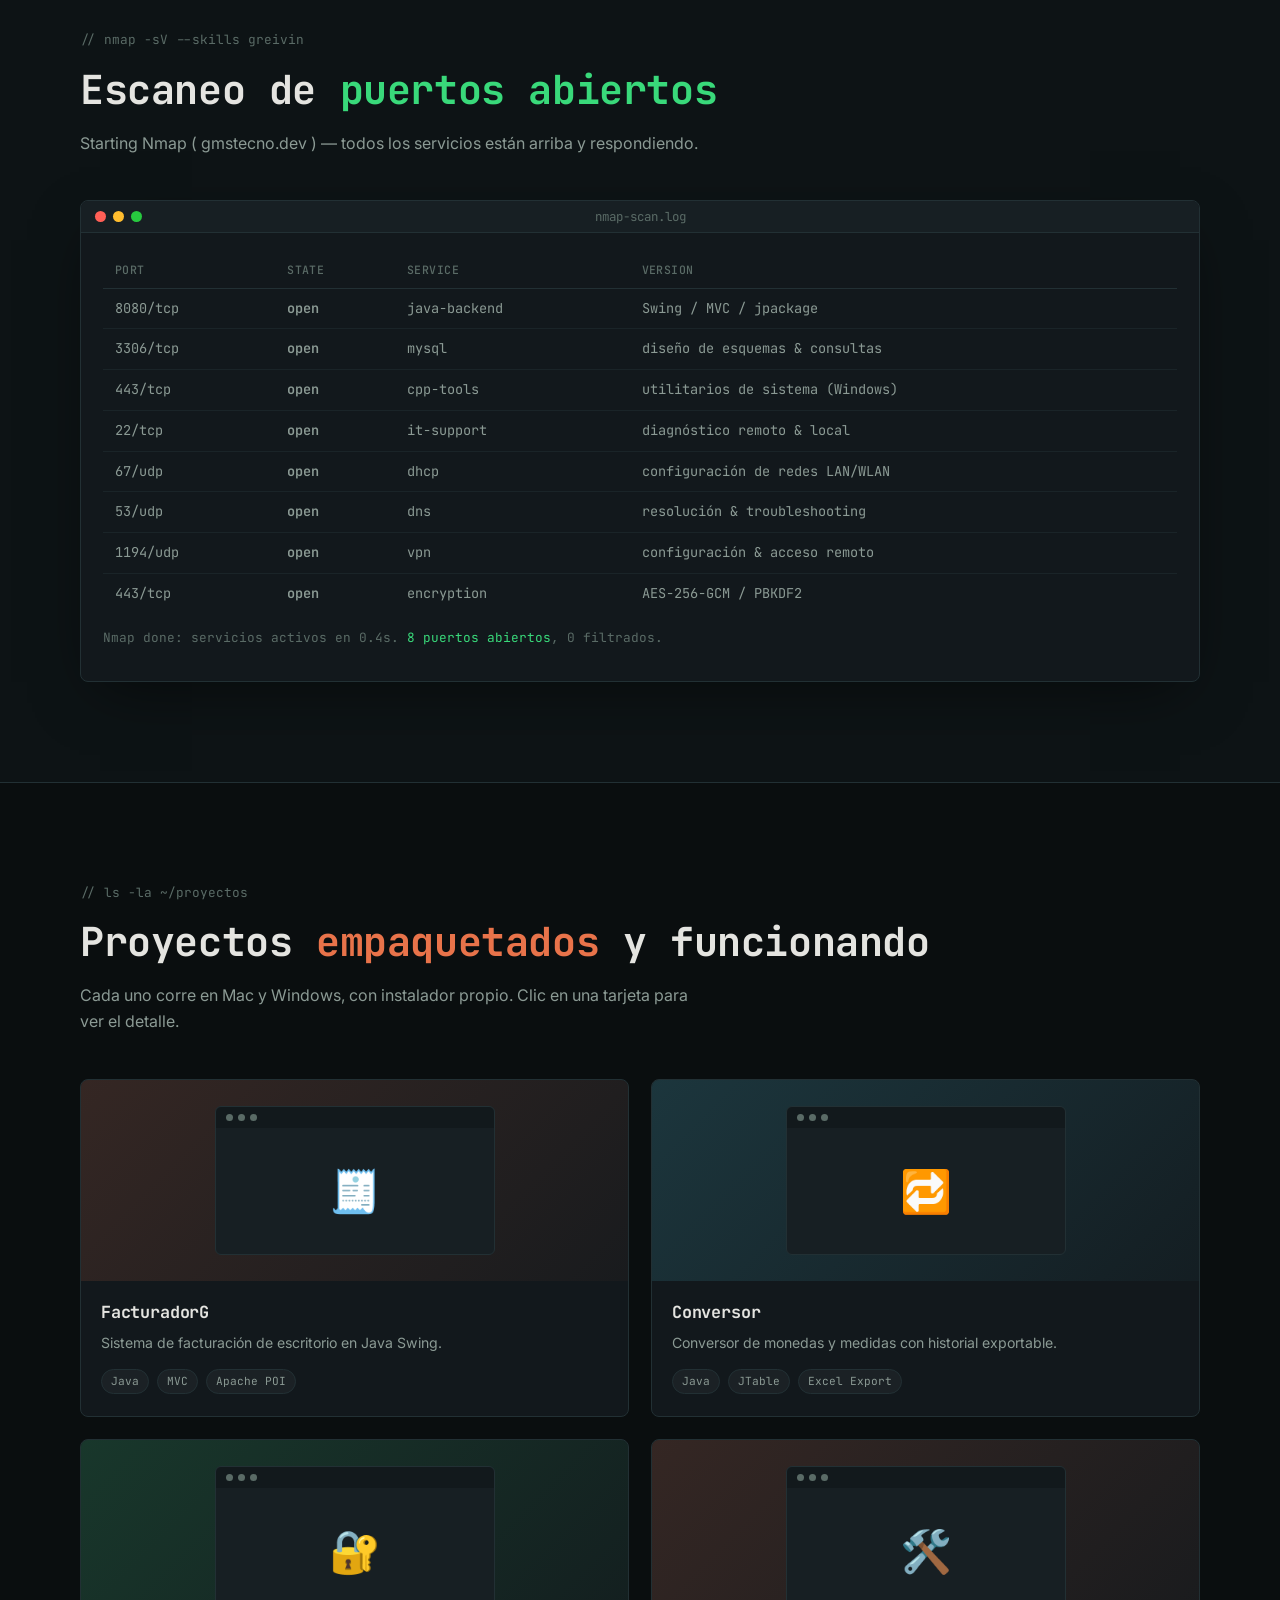
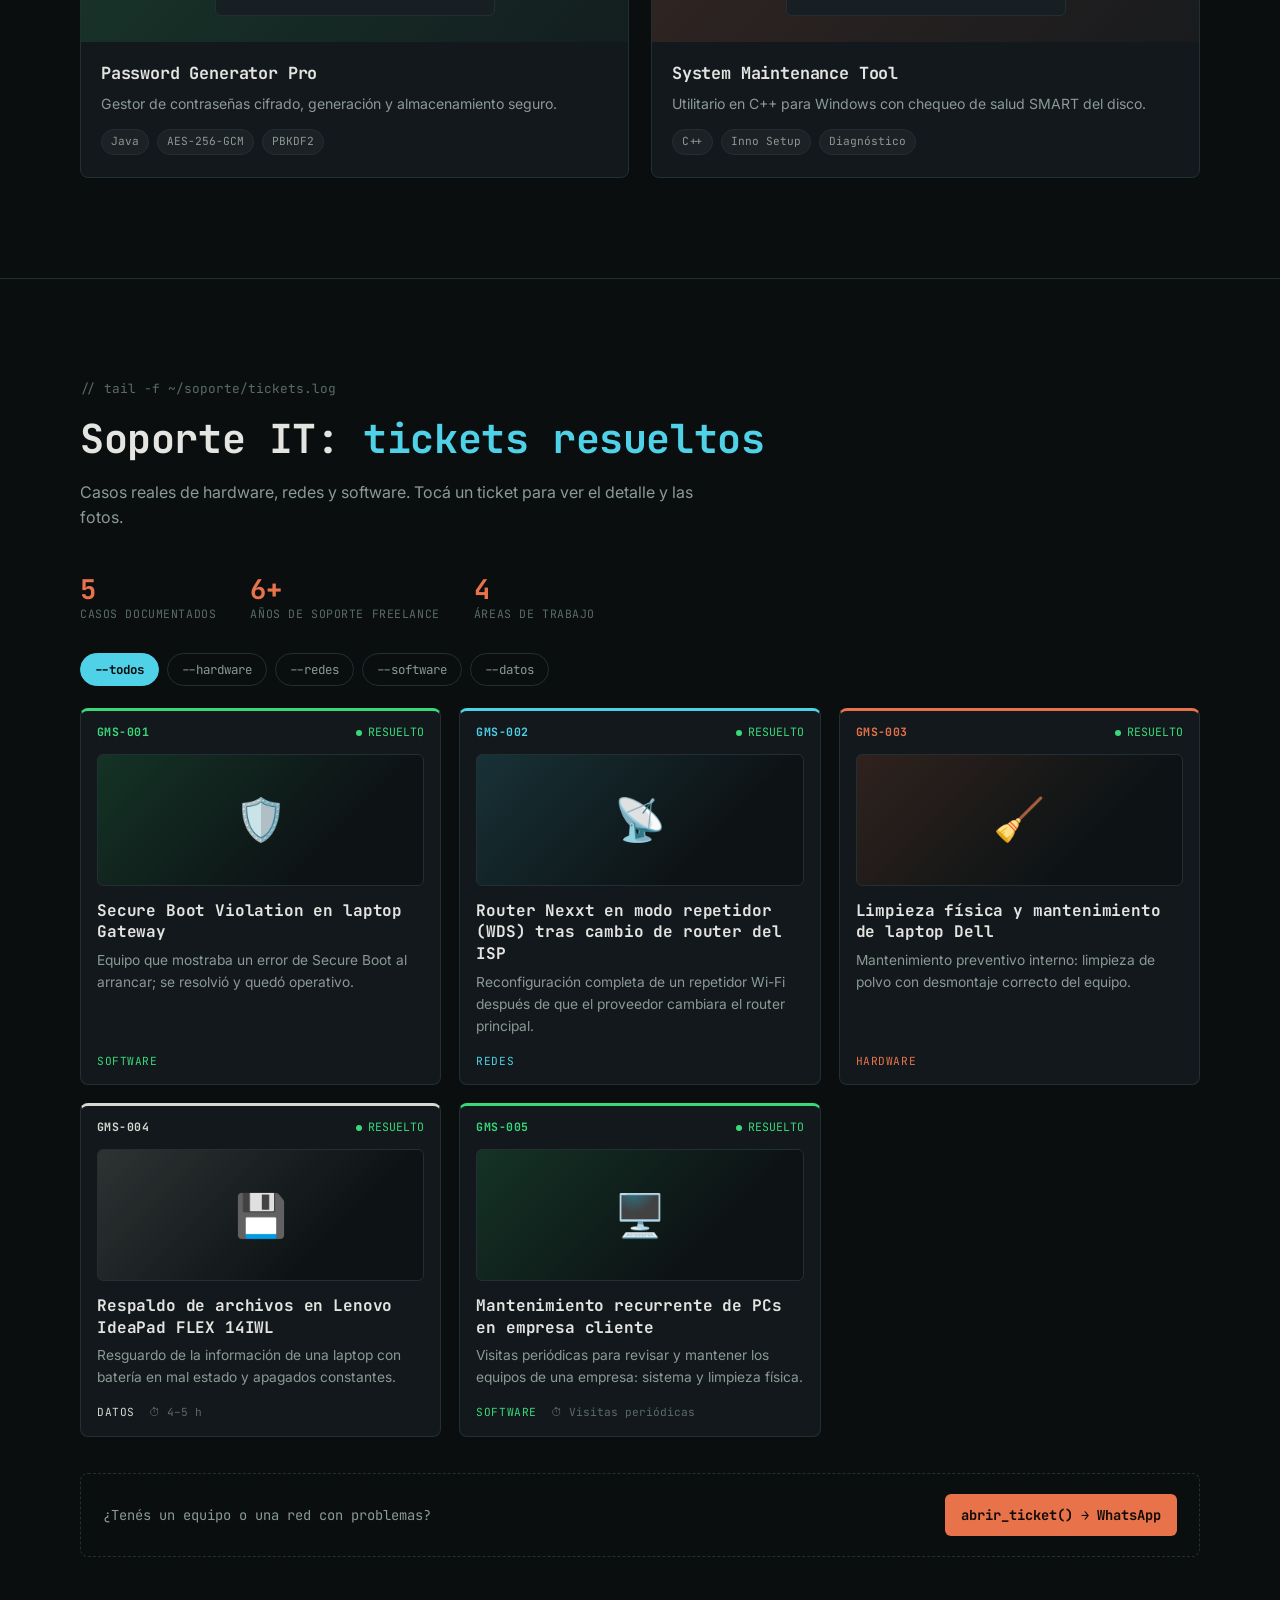
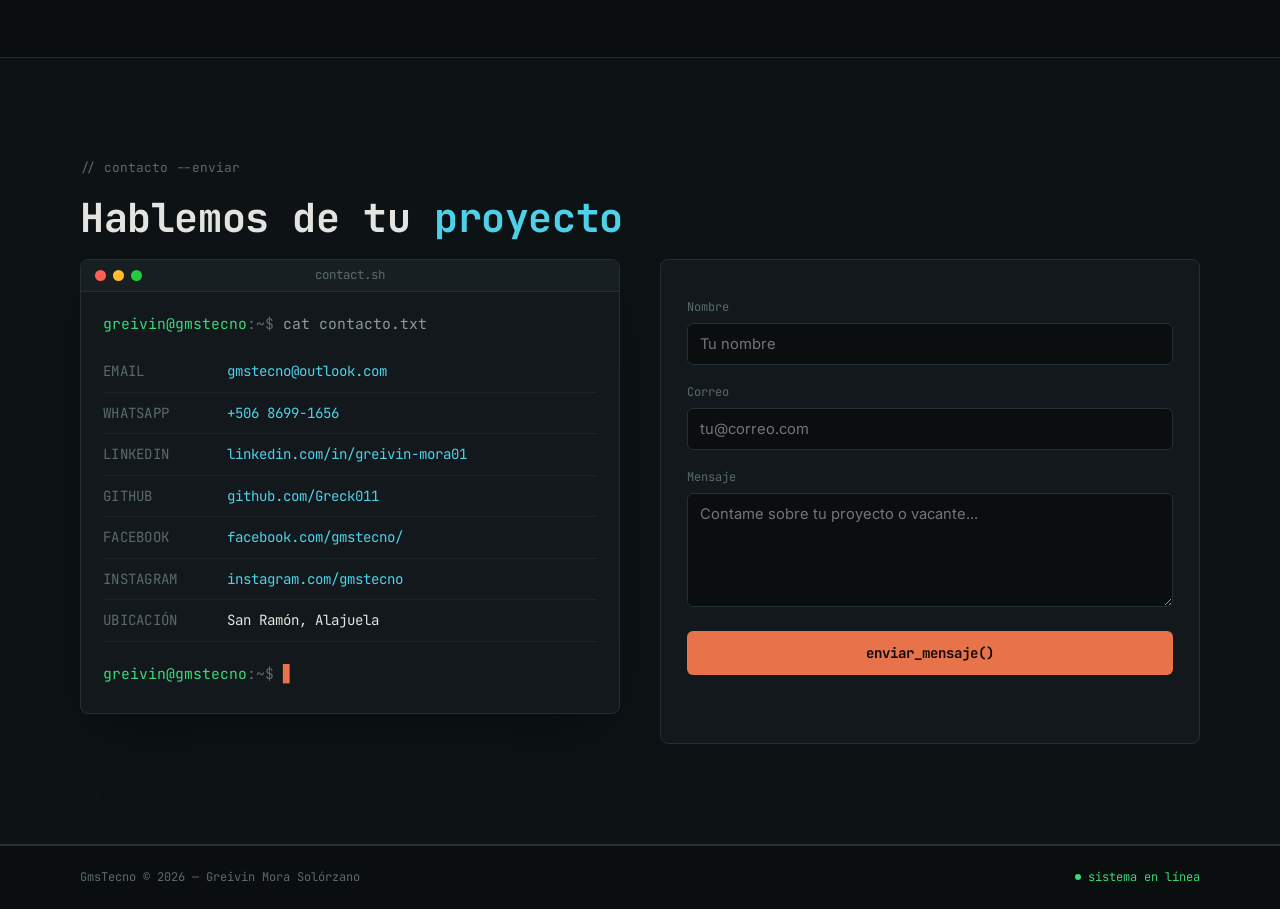
==== commit 3adfe017: "New Section added A new IT Support section was added." ====
--- a/index.html
+++ b/index.html
@@ -14,6 +14,7 @@
     rel="stylesheet">
   <link rel="icon" type="image/x-icon" href="favicon.ico">
   <link rel="stylesheet" href="style.css">
+  <link rel="stylesheet" href="soporte.css">
 </head>
 
 <body>
@@ -359,6 +360,7 @@
   </footer>
 
   <script src="script.js"></script>
+  <script src="soporte.js"></script>
 </body>
 
 </html>
--- a/style.css
+++ b/style.css
@@ -678,7 +678,7 @@
   display: none;
   align-items: center;
   justify-content: center;
-  padding: 24px;
+  padding: 16px;
 }
 
 .lightbox.open {
@@ -696,8 +696,9 @@
   position: relative;
   z-index: 1;
   width: 100%;
-  max-width: 1250px;
-  height: min(88vh, 865px);
+  max-width: 1600px;
+  height: min(96vh, 1050px);
+  height: min(96dvh, 1050px);
   display: flex;
 }
 
@@ -786,6 +787,7 @@
 .lightbox-image-wrap {
   flex: 1;
   height: 100%;
+  min-width: 0;
 }
 
 .lightbox-image {
@@ -802,10 +804,8 @@
 }
 
 .lightbox-image img {
-  max-width: 100%;
-  max-height: 100%;
-  width: auto;
-  height: auto;
+  width: 100%;
+  height: 100%;
   object-fit: contain;
   border-radius: 4px;
 }
@@ -834,7 +834,7 @@
 .lightbox-caption {
   padding: 14px 22px;
   flex-shrink: 0;
-  max-height: 26vh;
+  max-height: 23vh;
   overflow-y: auto;
 }
 
@@ -1022,9 +1022,9 @@
 
   .lightbox-panel {
     max-width: 100%;
-    height: 100dvh;
     height: 100vh;
     /* respaldo para navegadores sin dvh */
+    height: 100dvh;
   }
 
   .lightbox-window {
@@ -1032,11 +1032,13 @@
   }
 
   .lightbox-body {
-    padding: 10px;
+    position: relative;
+    padding: 8px 0;
   }
 
   .lightbox-caption {
-    max-height: 34vh;
+    max-height: 25vh;
+    max-height: 25dvh;
     padding: 12px 18px 18px;
   }
 
@@ -1049,8 +1051,20 @@
   }
 
   .lb-nav {
+    position: absolute;
+    top: 50%;
+    z-index: 1;
     width: 44px;
     height: 44px;
     font-size: 1.4rem;
+    transform: translateY(-50%);
+  }
+
+  .lb-prev {
+    left: 10px;
+  }
+
+  .lb-next {
+    right: 10px;
   }
 }
--- a/soporte.css
+++ b/soporte.css
@@ -0,0 +1,213 @@
+/* =========================================================
+   Soporte IT — sección de tickets + visor propio
+   Usa las variables de style.css (--bg, --orange, --cyan...)
+   ========================================================= */
+
+.sp-section{ border-top:1px solid var(--border); }
+
+/* ---------- stats ---------- */
+.sp-stats{
+  display:flex; flex-wrap:wrap; gap:12px 34px;
+  margin:0 0 30px;
+  font-family:var(--font-mono);
+}
+.sp-stat{ display:flex; flex-direction:column; }
+.sp-stat strong{ font-size:1.7rem; color:var(--orange); line-height:1.1; }
+.sp-stat span{ font-size:0.72rem; color:var(--text-faint); text-transform:uppercase; letter-spacing:0.05em; }
+
+/* ---------- filtros ---------- */
+.sp-filters{ display:flex; flex-wrap:wrap; gap:8px; margin-bottom:22px; }
+.sp-chip{
+  font-family:var(--font-mono); font-size:0.78rem;
+  color:var(--text-dim); background:transparent;
+  border:1px solid var(--border); border-radius:999px;
+  padding:7px 14px; cursor:pointer;
+  transition:color .15s ease, border-color .15s ease, background .15s ease;
+}
+.sp-chip:hover{ color:var(--text); border-color:var(--text-faint); }
+.sp-chip[aria-pressed="true"]{
+  color:#0a0e0f; background:var(--cyan); border-color:var(--cyan); font-weight:700;
+}
+
+/* ---------- categorías (color por tipo) ---------- */
+[data-cat="hardware"]{ --c:var(--orange); }
+[data-cat="redes"]{ --c:var(--cyan); }
+[data-cat="software"]{ --c:var(--green); }
+[data-cat="datos"]{ --c:#d8d8d2; }
+
+/* ---------- tarjetas ---------- */
+.sp-grid{
+  display:grid; gap:18px;
+  grid-template-columns:repeat(auto-fill, minmax(290px, 1fr));
+}
+.sp-card{
+  all:unset; box-sizing:border-box;
+  display:flex; flex-direction:column;
+  background:var(--surface);
+  border:1px solid var(--border);
+  border-top:3px solid var(--c, var(--cyan));
+  border-radius:var(--radius);
+  cursor:pointer; overflow:hidden;
+  transition:transform .18s ease, border-color .18s ease, box-shadow .18s ease;
+}
+.sp-card:hover{ transform:translateY(-4px); box-shadow:0 16px 40px -18px rgba(0,0,0,0.8); }
+.sp-card:focus-visible{ outline:2px solid var(--cyan); outline-offset:3px; }
+.sp-card[hidden]{ display:none; }
+
+.sp-card-head{
+  display:flex; justify-content:space-between; align-items:center; gap:10px;
+  padding:12px 16px 0;
+  font-family:var(--font-mono); font-size:0.72rem;
+}
+.sp-id{ color:var(--c); font-weight:700; letter-spacing:0.04em; }
+.sp-status{ color:var(--green); display:inline-flex; align-items:center; gap:6px; }
+.sp-status::before{ content:''; width:6px; height:6px; border-radius:50%; background:var(--green); }
+
+.sp-thumb{
+  margin:12px 16px 0; height:132px; border-radius:6px;
+  display:flex; align-items:center; justify-content:center;
+  font-size:2.6rem;
+  background:
+    linear-gradient(135deg, color-mix(in srgb, var(--c) 16%, transparent), transparent 70%),
+    var(--bg-alt);
+  border:1px solid var(--border);
+  overflow:hidden;
+}
+.sp-thumb img{ width:100%; height:100%; object-fit:cover; }
+
+.sp-card-body{ padding:14px 16px 6px; flex:1; }
+.sp-card-body h3{ font-size:1rem; color:var(--text); margin-bottom:6px; line-height:1.35; }
+.sp-card-body p{ font-size:0.86rem; margin:0; display:-webkit-box; -webkit-line-clamp:3; -webkit-box-orient:vertical; overflow:hidden; }
+
+.sp-card-foot{
+  display:flex; flex-wrap:wrap; gap:6px 14px;
+  padding:10px 16px 14px;
+  font-family:var(--font-mono); font-size:0.7rem; color:var(--text-faint);
+}
+.sp-cat{ color:var(--c); text-transform:uppercase; letter-spacing:0.05em; }
+
+/* ---------- CTA ---------- */
+.sp-cta{
+  margin-top:36px; padding:20px 22px;
+  display:flex; flex-wrap:wrap; align-items:center; justify-content:space-between; gap:14px;
+  border:1px dashed var(--border); border-radius:var(--radius);
+  font-family:var(--font-mono); font-size:0.86rem; color:var(--text-dim);
+}
+.sp-cta a{
+  color:#100906; background:var(--orange); text-decoration:none; font-weight:700;
+  padding:10px 16px; border-radius:6px;
+}
+.sp-cta a:hover{ background:#f08658; }
+
+/* =========================================================
+   Visor de tickets
+   ========================================================= */
+.sv{
+  position:fixed; inset:0; z-index:110;
+  display:none; align-items:center; justify-content:center; padding:24px;
+}
+.sv.open{ display:flex; }
+body.sv-open{ overflow:hidden; }
+.sv-backdrop{ position:absolute; inset:0; background:rgba(5,7,8,0.88); backdrop-filter:blur(4px); }
+
+.sv-panel{
+  position:relative; z-index:1;
+  width:100%; max-width:1040px; height:min(88vh, 720px);
+  display:flex; flex-direction:column;
+}
+.sv-panel .terminal-titlebar{ flex-shrink:0; }
+.sv-x{
+  position:absolute; right:10px; top:8px;
+  background:none; border:none; color:var(--text-faint);
+  cursor:pointer; font-size:0.9rem; padding:6px;
+}
+.sv-x:hover{ color:var(--orange); }
+
+/* punto rojo = cerrar (como macOS) */
+#svClose{ cursor:pointer; position:relative; }
+#svClose::before{ content:''; position:absolute; inset:-9px; }
+#svClose::after{
+  content:'×'; position:absolute; inset:0;
+  display:flex; align-items:center; justify-content:center;
+  font-size:9px; line-height:1; color:rgba(0,0,0,0.55);
+  opacity:0; transition:opacity .12s ease; pointer-events:none;
+}
+#svClose:hover::after{ opacity:1; }
+@media (hover:none){ #svClose::after{ opacity:0.9; } }
+
+.sv-body{
+  flex:1; min-height:0;
+  display:grid; grid-template-columns:1.25fr 1fr;
+}
+
+/* --- columna de imágenes --- */
+.sv-media{ display:flex; flex-direction:column; gap:10px; padding:16px; min-height:0; min-width:0; }
+.sv-stage{
+  position:relative; flex:1; min-height:0;
+  border:1px dashed var(--border); border-radius:6px;
+  background:var(--bg-alt);
+  display:flex; align-items:center; justify-content:center;
+  overflow:hidden; touch-action:pan-y;
+}
+.sv-stage img{ max-width:100%; max-height:100%; object-fit:contain; display:block; }
+.sv-empty{
+  display:none; flex-direction:column; align-items:center; gap:10px;
+  font-family:var(--font-mono); color:var(--text-faint); font-size:0.78rem;
+}
+.sv-empty .sv-big{ font-size:3.4rem; }
+.sv-stage.is-empty img{ display:none; }
+.sv-stage.is-empty .sv-empty{ display:flex; }
+
+.sv-nav{
+  position:absolute; top:50%; transform:translateY(-50%);
+  width:42px; height:42px; border-radius:50%;
+  background:rgba(10,14,15,0.7); border:1px solid var(--border);
+  color:var(--text); font-size:1.4rem; cursor:pointer;
+}
+.sv-nav:hover{ color:var(--orange); border-color:var(--orange-dim); }
+.sv-prev{ left:10px; } .sv-next{ right:10px; }
+.sv-nav[hidden]{ display:none; }
+
+.sv-caption{ margin:0; min-height:1.3em; font-family:var(--font-mono); font-size:0.78rem; color:var(--text-dim); }
+.sv-thumbs{ display:flex; gap:8px; overflow-x:auto; padding-bottom:2px; }
+.sv-thumbs:empty{ display:none; }
+.sv-thumb{
+  flex:0 0 auto; width:64px; height:44px; padding:0;
+  border:2px solid var(--border); border-radius:5px; overflow:hidden;
+  background:var(--bg-alt); cursor:pointer; opacity:0.6;
+}
+.sv-thumb img{ width:100%; height:100%; object-fit:cover; display:block; }
+.sv-thumb[aria-current="true"]{ border-color:var(--orange); opacity:1; }
+
+/* --- columna del ticket --- */
+.sv-info{
+  border-left:1px solid var(--border);
+  padding:20px 22px 24px; overflow-y:auto; min-height:0;
+}
+.sv-meta{
+  display:flex; justify-content:space-between; align-items:center; gap:10px;
+  font-family:var(--font-mono); font-size:0.74rem; margin-bottom:10px;
+}
+.sv-meta .sp-id{ font-size:0.78rem; }
+.sv-info h3{ font-size:1.2rem; line-height:1.3; margin-bottom:16px; color:var(--text); }
+.sv-field{ margin-bottom:14px; }
+.sv-field dt{
+  font-family:var(--font-mono); font-size:0.68rem; letter-spacing:0.07em;
+  text-transform:uppercase; color:var(--c); margin-bottom:3px;
+}
+.sv-field dd{ margin:0; font-size:0.9rem; color:var(--text-dim); line-height:1.55; }
+.sv-facts{
+  display:flex; flex-wrap:wrap; gap:6px 16px; margin:4px 0 14px;
+  font-family:var(--font-mono); font-size:0.74rem; color:var(--text-faint);
+}
+.sv-facts b{ color:var(--text-dim); font-weight:500; }
+
+/* --- celular: pantalla completa, imagen arriba, ticket abajo --- */
+@media (max-width:760px){
+  .sv{ padding:0; }
+  .sv-panel{ max-width:100%; height:100vh; height:100dvh; border-radius:0; }
+  .sv-body{ display:block; overflow-y:auto; }
+  .sv-media{ padding:10px; }
+  .sv-stage{ flex:none; height:46vh; height:46dvh; }
+  .sv-info{ border-left:none; border-top:1px solid var(--border); overflow:visible; padding:18px 18px 40px; }
+}
